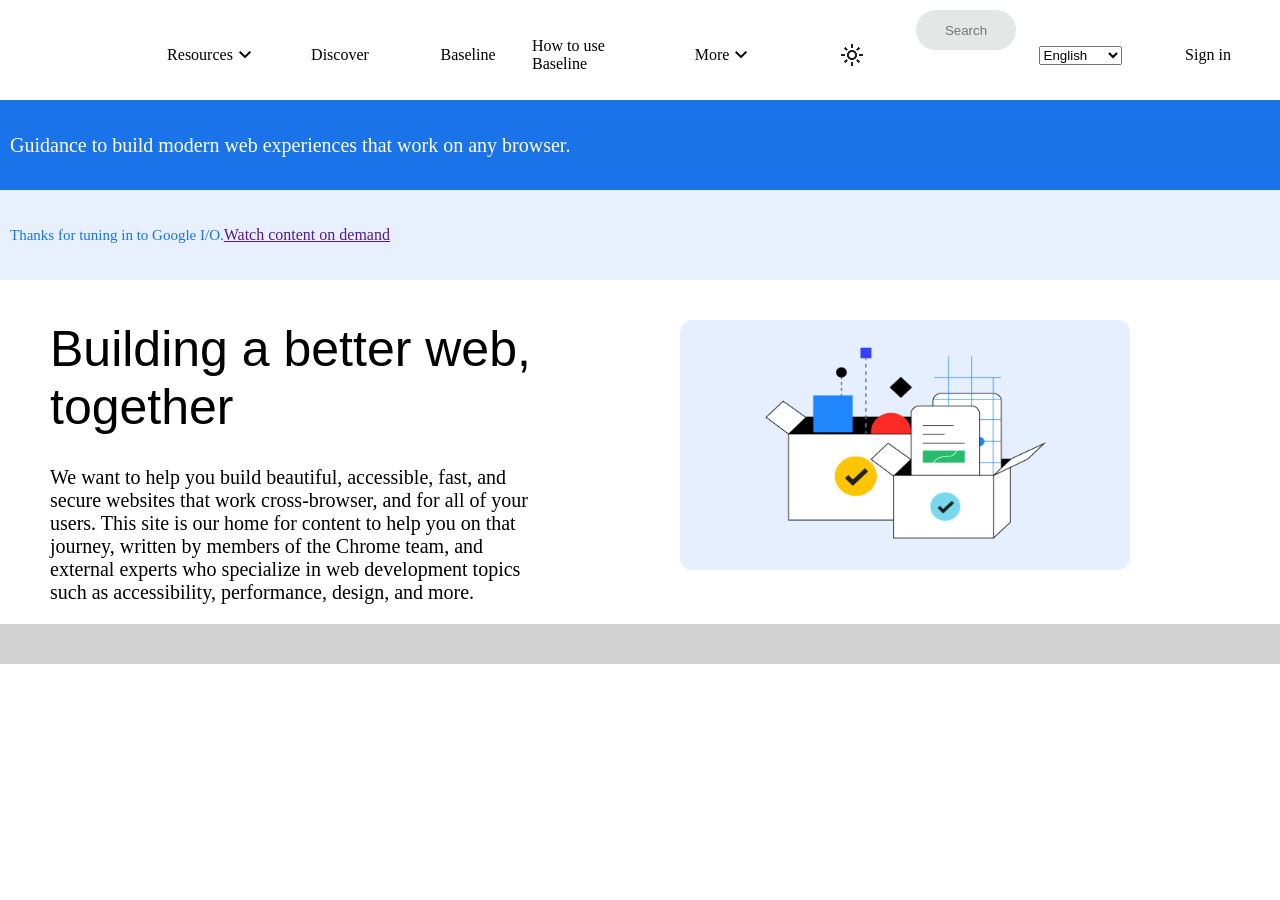
==== index.html @ a0c74698 "first commit" ====
<!DOCTYPE html>
<html lang="en">
<head>
    <meta charset="UTF-8">
    <meta name="viewport" content="width=device-width, initial-scale=1.0">
    <link rel="stylesheet" href="index.css">
    <link rel="stylesheet" href="https://fonts.googleapis.com/css2?family=Material+Symbols+Outlined:opsz,wght,FILL,GRAD@20..48,100..700,0..1,-50..200&icon_names=keyboard_arrow_down" />
    <link rel="preconnect" href="https://fonts.googleapis.com">
    <link rel="preconnect" href="https://fonts.gstatic.com" crossorigin>
    <link href="https://fonts.googleapis.com/css2?family=Akt:wght@100..900&family=Archivo+Black&family=Finlandica+Text:ital,wght@0,100..900;1,100..900&family=Oswald:wght@200..700&display=swap" rel="stylesheet">
    
    <title>Document</title>
</head>
<body>
    <div class="body">
    <div class="container">
    
        <div class="First-section">
            <div class="logo">
                <img src="https://www.gstatic.com/devrel-devsite/prod/v6ae673272608590539f8a06b3f3271c0f5688cde07499d1c9e644aeb66c8c060/web/images/lockup.svg" alt="">
            </div>
            </div>
            <div class="Second-section">



                <div class="link">
                    <div class="div-link">
                        <a href="">Resources</a>
                        <span class="material-symbols-outlined">
                        keyboard_arrow_down
                        </span> 
                    </div>
                     <div class="div-link">
                          <a href="">Discover</a>  
                        </div>                 
                     <div class="div-link">
                            <a href="">Baseline</a>
                        </div>                 
                     <div class="div-link">
                            <a href="">How to use Baseline</a>
                        </div>                 
                     <div class="div-link">
                            <a href="">More</a>
                            <span class="material-symbols-outlined">
                        keyboard_arrow_down
                        </span> 
                        </div>      
                        <div class="div-link">
                            <img src="light_mode_24dp_1F1F1F_FILL0_wght400_GRAD0_opsz24.png" alt="">
                        </div>     
                        <div>
                            <div class="search">
                                <input type="text" placeholder="Search">
                                
                                </div>
                        </div>
                    <div class="div-link">
                            
                        <select name="" id="">
                                           <option value="">English</option>
                                           <option value="">Deutsch</option>
                                           <option value="">Français</option>
                                           <option value="">Italiano</option>
                                           <option value="">Português</option>
                                           <option value="">Русский</option>
                                           <option value="">中文</option>
                                           <option value="">Español</option>
                                       </select>
                        </div>
                        <div class="div-link">
                            <a href="">Sign in</a>
                        </div>          
            </div>
        </div>
   </div>     
<div class="guidance-container">
    <p class="guidance">Guidance to build modern web experiences that work on any browser.</p>
</div>
<div class="thanks-container">
    <p class="thanks">Thanks for tuning in to Google I/O.</p>
    <a href="">Watch content on demand</a>
</div>
<section class="content-section">
    <div class="content-container">

        <h3 class="content-title">Building a better web, together</h3>
        <div class="content-paragraph">
           <p>We want to help you build beautiful, accessible, fast, and secure websites that work cross-browser, and for all of your users. This site is our home for content to help you on that journey, written by members of the Chrome team, and external experts who specialize in web development topics such as accessibility, performance, design, and more.</p> 
        </div>
    </div>

    <div class="content-image">
        <img src="imgi_33_home-blue_1920.png" alt="">
    </div>
</section>

</div>

<section class="next-section">
    <div class="next"></div>
    <div class="next"></div>
    <div class="next"></div>
</section>


</body>
</html>
---- index.css ----
* {
    margin: 0;
    padding: 0;
    box-sizing: border-box;
    
}



.container {
    display: flex;
    gap: 10px;
    margin: 10px 0px 0px 10px;
    height: 10vh;
    width: 10vw;
}

.first-section {
    display: flex;
    gap: 10px;
    
}

.logo {
    height: 10p;
    width: 10vw;
    
}

.second-section {
    display: flex;
    background-color: #f0f0f0;
}

.link {
    display: flex;
    justify-content: center;
    color: #000;
}


.div-link {
    display: flex;
    align-items: center;
    justify-content: center;
    height: 10vh;
    width: 10vw;
}
.div-link a {
    color: #000;
    text-decoration: none;
}
.div-link:hover {
    color: #000;

    a {
        color: gray;
        
    }
}

.search input {
    /* border: 3px solid black; */
    border-radius: 30px;
    border: 2px #c25959;
    background-color: rgb(228, 231, 230);
    height: 40px;
    width: 100px;
    text-align: center;
    display: flex;
    
}
.search input:hover{
    border: 2px #be2626;
    background-color: rgb(198, 255, 255);
}


.guidance-container {
    display: flex;
    background-color: #1A73E8;
    color: #fff;
    align-items: center;
    
    height: 10vh;
    width: 100vw;
}

.guidance {
    font-size: 20px;
    font-weight: 500;
    margin-left: 10px;
}

.thanks-container {
    display: flex;
    background-color: #E8F0FE;
    align-items: center;
    height: 10vh;
    width: 100vw;
}
.thanks {
    font-size: 15px;
    font-weight: 50;
    margin-left: 10px;
     color: #1A73E8;
}

.content-section {
    display: flex;
    gap: 30px;
    align-items: flex-start;
    padding: 20px 50px;
}

.content-title {
    font-family: 'Franklin Gothic Medium', 'Arial Narrow', Arial, sans-serif;
    font-size: 50px;
    font-weight: 500;
    margin-bottom: 30px;
    width: 500px;
    margin-top: 20px;
}

.content-paragraph {          
    font-size: 20px;
    font-weight: 50;
    width: 500px;
}

.content-image img{
    height: 250px;
    width: 450px;
    margin-left: 100px;
    margin-top: 20px;
}

.next-section {
    /* width: 100px;
    height: 200px; */
    display: grid;
    grid-template-columns: 3fr 3fr 3fr;
    grid-template-rows:10fr 10fr 10fr;
    background-color: lightgray;
    padding: 20px;
}

.next {
    
     justify-content: space-around;
}
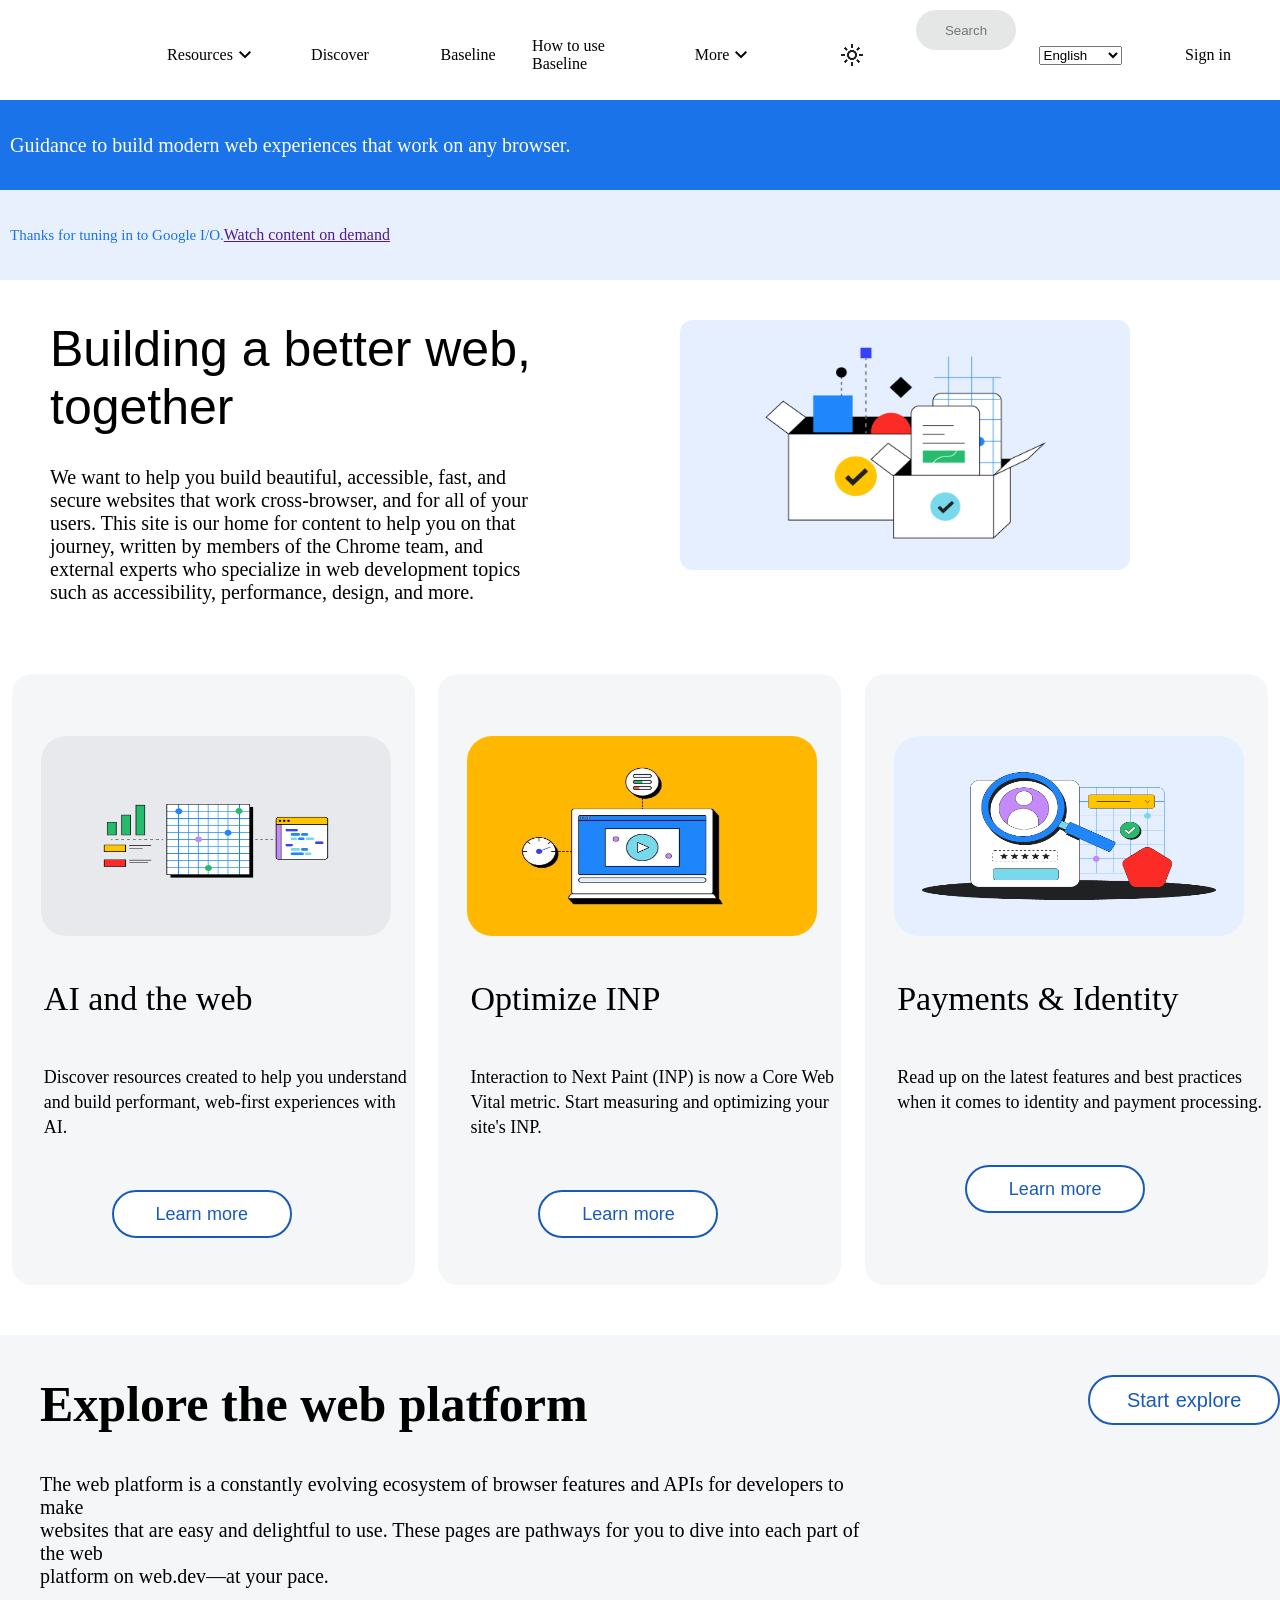
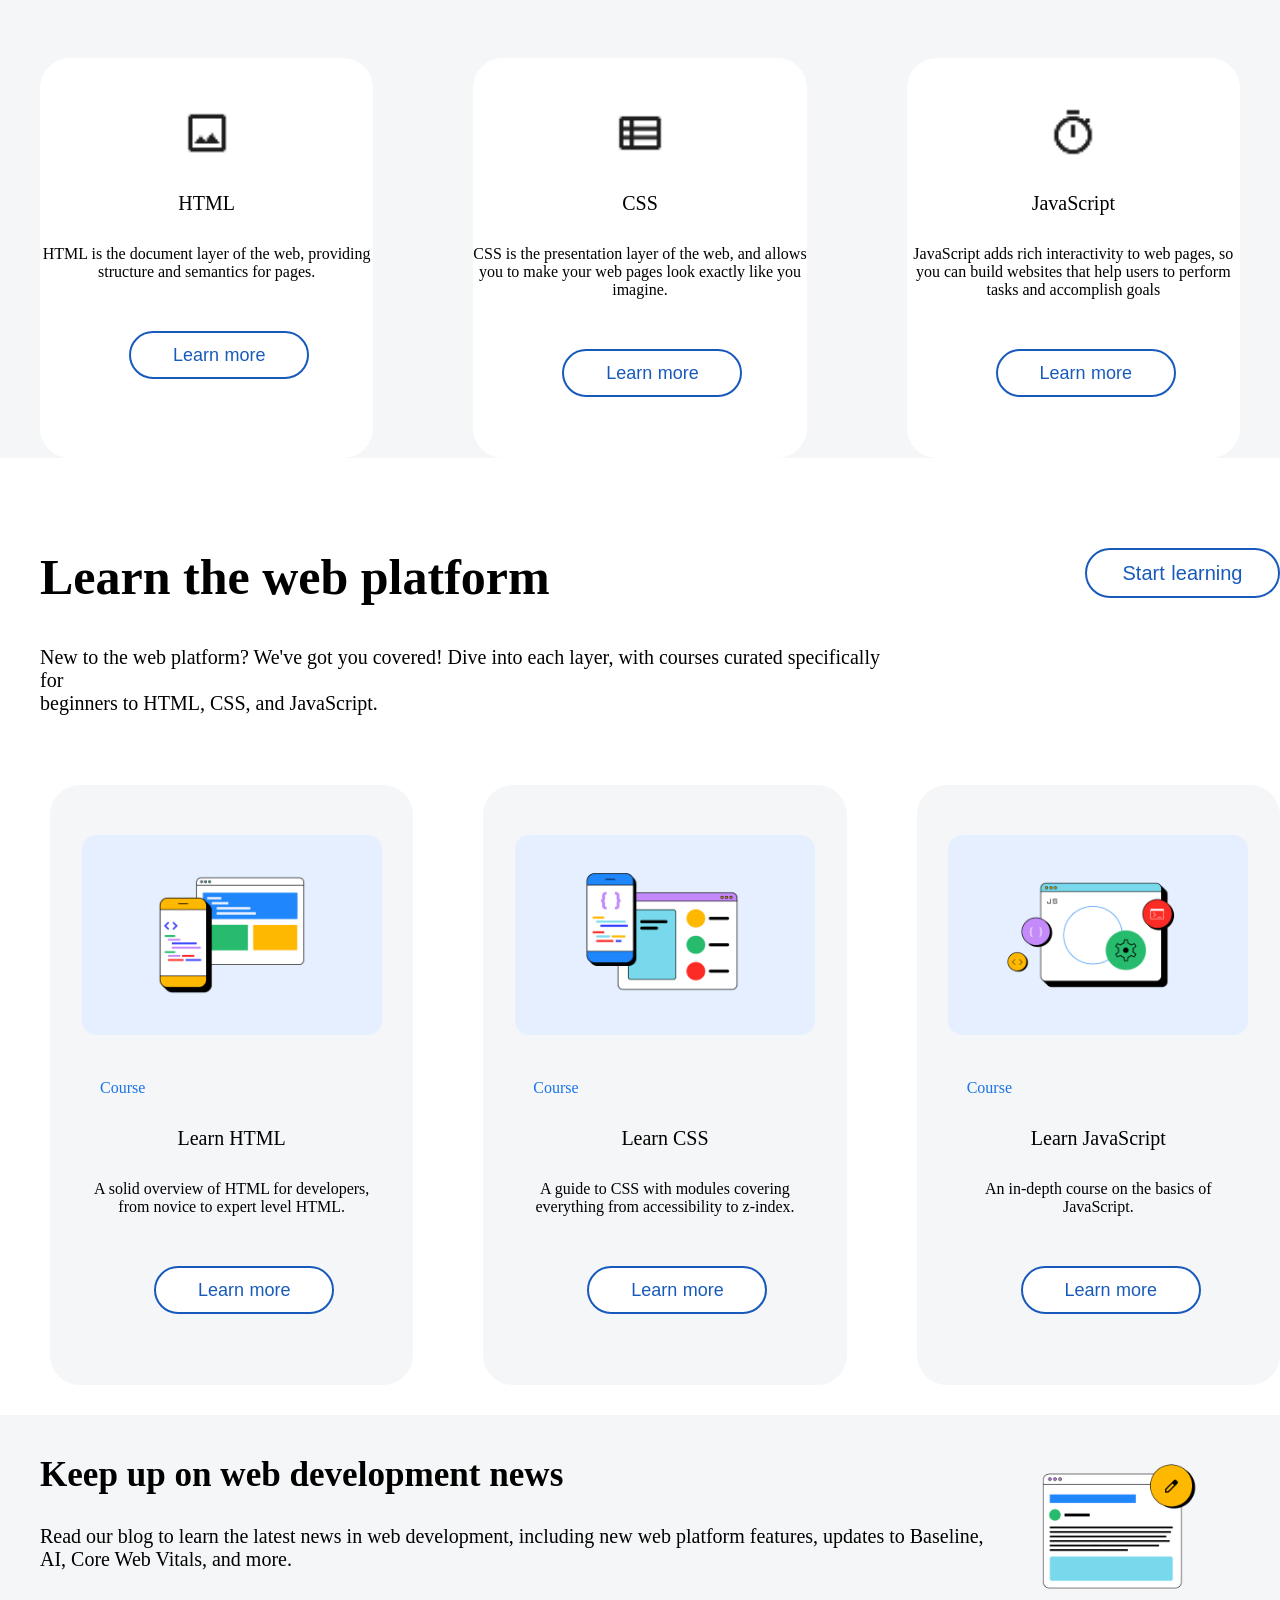
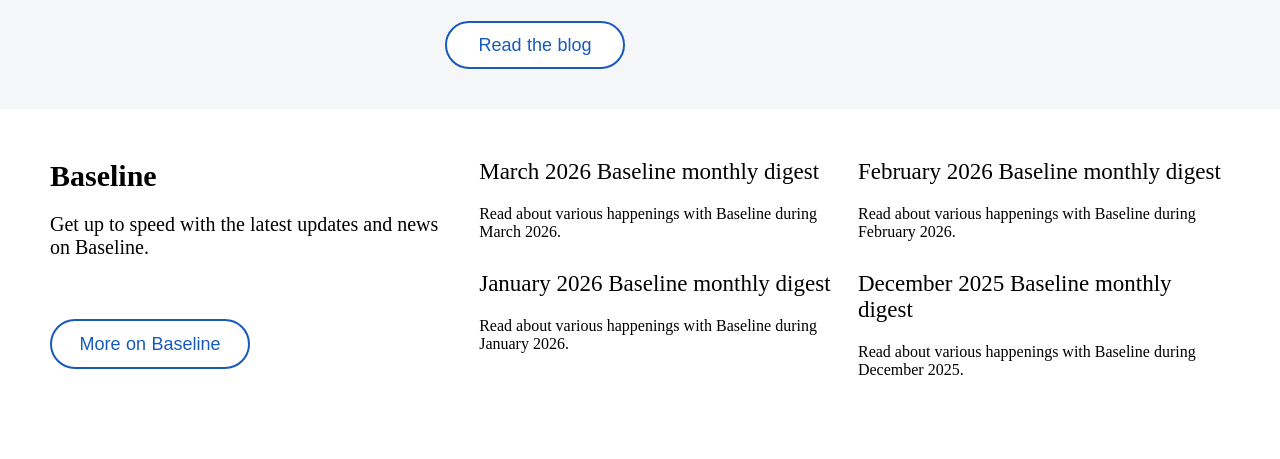
==== commit cfa83425: "Second commit" ====
--- a/index.html
+++ b/index.html
@@ -73,7 +73,8 @@
                         </div>          
             </div>
         </div>
-   </div>     
+   </div> 
+ </div>      
 <div class="guidance-container">
     <p class="guidance">Guidance to build modern web experiences that work on any browser.</p>
 </div>
@@ -95,14 +96,193 @@
     </div>
 </section>
 
-</div>
-
-<section class="next-section">
-    <div class="next"></div>
-    <div class="next"></div>
-    <div class="next"></div>
-</section>
-
-
+<div class="third-section">
+
+    <div class="card">
+        
+            <img  src="web.dev\imgi_43_ai-feature_2880.png" alt="">
+        
+
+        <h2> <a href="">AI and the web</a></h2>
+
+        <p>
+            Discover resources created to help you understand and build
+            performant, web-first experiences with AI.
+        </p>
+
+        <button>Learn more</button>
+    </div>
+
+    <div class="card">
+        
+            <img src="web.dev\imgi_54_inp-icon-only_1920.jpg" alt="">
+        
+
+        <h2> <a href="">Optimize INP</a></h2>
+
+        <p>
+            Interaction to Next Paint (INP) is now a Core Web Vital metric.
+            Start measuring and optimizing your site's INP.
+        </p>
+
+        <button>Learn more</button>
+    </div>
+
+    <div class="card">
+        
+            <img src="web.dev\imgi_62_hero-identity_1440.png" alt="">
+        
+
+        <h2><a href="">Payments & Identity</a></h2>
+
+        <p>
+            Read up on the latest features and best practices when it comes
+            to identity and payment processing.
+        </p>
+
+        <button>Learn more</button>
+    </div>
+</div>
+
+<div class="fourth-section">
+    <div class="explore">
+        <div class="explore-content">
+            <h1>Explore the web platform</h1>
+    
+            <p>The web platform is a constantly evolving ecosystem of browser features and APIs for developers to make <br> websites that are easy and delightful to use. These pages are pathways for you to dive into each part of the web <br> platform on web.dev—at your pace.</p>
+        </div>
+      
+          <button class="start-explore">Start explore</button>
+    </div>
+</div>
+
+<section class="fifth-section">
+    
+        
+    <div class="div1">
+        
+            <img  src="web.dev\image_24dp_1F1F1F_FILL0_wght400_GRAD0_opsz24.png" alt="">
+        
+
+        <h4><a href="">HTML</a></h4>
+
+        <p>HTML is the document layer of the web, providing structure and semantics for pages.</p>
+
+        <button>Learn more</button>
+    </div>
+
+    <div class="div1">
+        
+            <img src="web.dev\view_list_24dp_1F1F1F_FILL0_wght400_GRAD0_opsz24.png" alt="">
+        
+
+        <h4><a href="">CSS</a></h4>
+
+        <p>CSS is the presentation layer of the web, and allows you to make your web pages look exactly like you imagine.</p>
+
+        <button>Learn more</button>
+    </div>
+
+    <div class="div1">
+        
+            <img src="web.dev\timer_24dp_1F1F1F_FILL0_wght400_GRAD0_opsz24.png" alt="">
+        
+
+        <h4><a href="">JavaScript</a></h4>
+
+        <p>JavaScript adds rich interactivity to web pages, so you can build websites that help users to perform tasks and accomplish goals</p>
+
+        <button>Learn more</button>
+    </div>
+</section>
+
+<section class="sixth-section">
+     <div class="learning">
+        <div class="leaening-content">
+            <h2>Learn the web platform</h2>
+    
+            <p>New to the web platform? We've got you covered! Dive into each layer, with courses curated specifically for <br> beginners to HTML, CSS, and JavaScript.
+</p>
+        </div>
+      
+          <button class="start-learning">Start learning</button>
+    </div>
+</section>
+
+<section class="seventh-section">
+    
+    <div class="div2">
+        
+            <img  src="web.dev\imgi_73_card_2880.png" alt="">
+        
+        <div class="course">Course</div>
+        <h3><a href="">Learn HTML</a></h3>
+
+        <p>A solid overview of HTML for developers,<br> from novice to expert level HTML.<p>
+
+        <button>Learn more</button>
+    </div>
+
+    <div class="div2">
+        
+            <img src="web.dev\imgi_81_card_1920.png" alt="">
+        
+        <div class="course">Course</div>
+        <h3><a href="">Learn CSS</a></h3>
+
+        <p>A guide to CSS with modules covering <br> everything from accessibility to z-index.</p>
+
+        <button>Learn more</button>
+    </div>
+
+    <div class="div2">
+        
+            <img src="web.dev\imgi_88_card_960.png" alt="">
+        <div class="course">Course</div>
+
+        <h3><a href="">Learn JavaScript</a></h3>
+
+        <p>An in-depth course on the basics of <br> JavaScript.</p>
+
+        <button>Learn more</button>
+    </div> 
+</section>
+
+<div class="eight-section">
+    <div class="div3">
+        <div class="news">
+            <h3>Keep up on web development news   </h3>
+    
+            <p>Read our blog to learn the latest news in web development, including new web platform features, updates to Baseline, AI, Core Web Vitals, and more.</p>
+
+                  <button>Read the blog</button>
+        </div>
+        
+        <img src="web.dev\imgi_95_blog-header_720.png" alt="">
+    </div>
+</div>
+
+<section class="ninth-section">
+ 
+    <div class="Baseline">
+        <h2>Baseline</h2>
+        <p>Get up to speed with the latest updates and  news  on <a href="">Baseline</a>.</p>
+        <button>More on Baseline</button>
+    </div>
+
+    <div>
+        <h3><a href="">March 2026 Baseline monthly digest</a></h3>
+        <p>Read about various happenings with Baseline during March 2026.</p>
+        <h3><a href="">January 2026 Baseline monthly digest</a></h3>
+        <p>Read about various happenings with Baseline during January 2026.</p>
+    </div>
+    <div >
+        <h3><a href="">February 2026 Baseline monthly digest</a></h3>
+        <p>Read about various happenings with Baseline during February 2026.</p>
+        <h3><a href="">December 2025 Baseline monthly digest</a></h3>
+        <p>Read about various happenings with Baseline during December 2025.</p>
+    </div>
+  
+</section>
 </body>
 </html>
--- a/index.css
+++ b/index.css
@@ -13,11 +13,14 @@
     margin: 10px 0px 0px 10px;
     height: 10vh;
     width: 10vw;
+   
+    
 }
 
 .first-section {
     display: flex;
     gap: 10px;
+    background-color: #fff;
     
 }
 
@@ -83,7 +86,8 @@
     align-items: center;
     
     height: 10vh;
-    width: 100vw;
+    width: 100%;    
+       
 }
 
 .guidance {
@@ -97,7 +101,7 @@
     background-color: #E8F0FE;
     align-items: center;
     height: 10vh;
-    width: 100vw;
+    width: 100%;
 }
 .thanks {
     font-size: 15px;
@@ -135,18 +139,369 @@
     margin-top: 20px;
 }
 
-.next-section {
-    /* width: 100px;
-    height: 200px; */
-    display: grid;
-    grid-template-columns: 3fr 3fr 3fr;
-    grid-template-rows:10fr 10fr 10fr;
-    background-color: lightgray;
-    padding: 20px;
-}
-
-.next {
-    
-     justify-content: space-around;
-}
-
+ 
+.third-section{
+    display: flex;
+    justify-content: space-around;
+    text-align: left;
+}
+
+.card {
+    height: 611px;
+    width: 403px;
+    background-color: #f5f6f7;
+    border-radius: 20px;
+    margin-top: 50px;
+}
+
+.card img {
+    margin-top: 62px;
+    margin-bottom: 40px;
+    margin-left: 29px;
+    border-radius: 25px;
+    width: 350px;
+    height: 200px;
+    
+}
+
+.card h2 {
+    margin-bottom: 47px;
+    margin-left: 32px;
+    font-weight: 500;
+    font-size: 34px;
+    
+}
+
+.card a {
+    color: black;
+    text-decoration: none;
+}
+
+.card a:hover {
+    text-decoration: underline;
+}
+
+.card p {
+    margin-bottom: 50px;
+    margin-left: 32px;
+    font-size: 18px;
+    line-height: 25px;
+
+
+}
+
+.card button {
+    margin-left: 100px;
+    text-align: center;
+    width: 180px;
+    height: 48px;
+    border-radius: 50px;
+    border: 2px solid #185abc;
+    font-size: 18px;
+    color: #185abc;
+    word-spacing: 0.5px;
+    background-color: white;
+}
+
+.fourth-section{
+    background-color: #f5f6f7;
+    margin-top: 50px;
+    display: flex;
+    
+}
+
+.explore{
+    display: flex;
+    
+}
+
+
+
+.explore h1 {
+    font-family: Cambria, Cochin, Georgia, Times, 'Times New Roman', serif;
+    font-size: 50px;
+    font-weight: 900;
+    padding: 40px;
+}
+
+.explore p {
+    font-size: 20px;
+    font-weight: lighter;
+    padding-left: 40px;
+    
+}
+
+.start-explore button{
+    margin-top: 40px;
+    
+}
+
+.start-explore  {
+    align-items: center;
+    justify-content: center;
+    width: 200px;
+    height: 50px;
+    border-radius: 50px;
+    border: 2px solid #185abc;
+    font-size: 20px;
+    color: #185abc;
+    word-spacing: 1px;
+    margin-top: 40px;
+    margin-left: 200px;
+    background-color: white;
+}
+
+.fifth-section{
+    display: flex;
+    gap: 20px;
+    background-color: #f5f6f7;
+    width: 100%;
+}
+
+.div1{
+    background-color: white;
+    height: 400px;
+    width: 400px;
+    text-align: center;
+    align-items: center;
+    margin-top: 70px;
+    border-radius: 30px;
+    margin-left: 40px;
+    margin-right: 40px;
+    /* margin-top: 50px; */
+
+}
+
+.div1 img {
+    margin-top: 50px;
+    width: 50px;
+    margin-bottom: 30px;
+}
+
+.div1 h4{
+    font-size: 20px;
+    font-weight: 100;
+    margin-bottom: 30px;
+}
+
+.div1 a{
+    color: #000;
+    text-decoration: none;
+}
+
+.div1 p{
+    font-weight: 100;
+    margin-bottom: 50px;
+}
+
+.div1 button  {
+    margin-left: 25px;
+    text-align: center;
+    width: 180px;
+    height: 48px;
+    border-radius: 50px;
+    border: 2px solid #185abc;
+    font-size: 18px;
+    color: #185abc;
+    word-spacing: 0.5px;
+    background-color: white;
+}
+
+.sixth-section{
+    
+    margin-top: 50px;
+    display: flex;
+    
+}
+
+.learning{
+    display: flex;
+    
+}
+
+
+
+.learning h2 {
+    font-family: Cambria, Cochin, Georgia, Times, 'Times New Roman', serif;
+    font-size: 50px;
+    font-weight: 900;
+    padding: 40px;
+}
+
+.learning p {
+    font-size: 20px;
+    font-weight: lighter;
+    padding-left: 40px;
+    
+}
+
+.start-learning button{
+    margin-top: 40px;
+    
+}
+
+.start-learning  {
+    align-items: center;
+    justify-content: center;
+    width: 200px;
+    height: 50px;
+    border-radius: 50px;
+    border: 2px solid #185abc;
+    font-size: 20px;
+    color: #185abc;
+    word-spacing: 1px;
+    margin-top: 40px;
+    margin-left: 200px;
+    background-color: white;
+}
+
+.seventh-section{
+    display: flex;
+    gap: 20px;
+}
+
+.div2{
+    background-color: #f5f6f7;
+    width: 400px;
+    height: 600px;
+    text-align: center;
+    margin-top: 70px;
+    margin-left: 50px;
+    border-radius: 30px;
+    align-items: center;
+}
+
+.div2 img{
+    width: 300px;
+    height: 200px;
+    margin-top: 50px;
+    margin-bottom: 40px;
+}
+.course{
+    text-align: start;
+    color: #1A73E8;
+    margin-left: 50px;
+    margin-bottom: 30px;
+}
+
+.div2 h3{
+    font-size: 20px;
+    font-weight: 100;
+    margin-bottom: 30px;
+}
+
+.div2 a{
+    color: #000;
+    text-decoration: none;
+}
+
+.div2 p{
+    font-weight: 100;
+    margin-bottom: 50px;
+    
+}
+
+.div2 button  {
+    margin-left: 25px;
+    text-align: center;
+    width: 180px;
+    height: 48px;
+    border-radius: 50px;
+    border: 2px solid #185abc;
+    font-size: 18px;
+    color: #185abc;
+    word-spacing: 0.5px;
+    background-color: white;
+}
+
+.eight-section{
+    background-color: #f5f6f7;
+    display: flex;
+    margin-top: 30px;
+    
+}
+
+.div3 {
+    display: flex;
+}
+
+.div3  {
+    font-size: 30px;
+    font-weight: 500;
+    padding: 40px;
+
+}
+
+.div3 p {
+    font-size: 20px;
+    font-weight: lighter;
+    margin-top: 30px;
+}
+
+.div3 img{
+    width: 300px;
+    height: 150px;
+}
+
+.div3 button {
+    margin-left: 405px;
+    margin-top: 50px;
+    text-align: center;
+    width: 180px;
+    height: 48px;
+    border-radius: 50px;
+    border: 2px solid #185abc;
+    font-size: 18px;
+    color: #185abc;
+    word-spacing: 0.5px;
+    background-color: white;
+}
+
+.ninth-section{
+    display: flex;
+    margin: 50px;
+    gap: 20px;
+}
+
+.Baseline h2{
+    font-size: 30px;
+    font-weight: 900;
+    margin-bottom: 20px;    
+}
+
+.Baseline p{
+    font-size: 20px;
+}
+
+.Baseline button {
+    margin-top: 30px;
+    text-align: center;
+    width: 200px;
+    height: 50px;
+    border-radius: 50px;
+    border: 2px solid #185abc;
+    font-size: 18px;
+    color: #185abc;
+    word-spacing: 0.5px;
+    background-color: white;
+}
+
+.Baseline a {
+    color: #185abc;
+    text-decoration: none;
+}
+
+.ninth-section h3{
+    font-size: 23px;
+    font-weight: lighter;
+    margin-bottom: 20px;
+}
+
+.ninth-section a{
+    color: #000;
+    text-decoration: none;
+}
+
+.ninth-section p{
+    margin-bottom: 30px;
+}
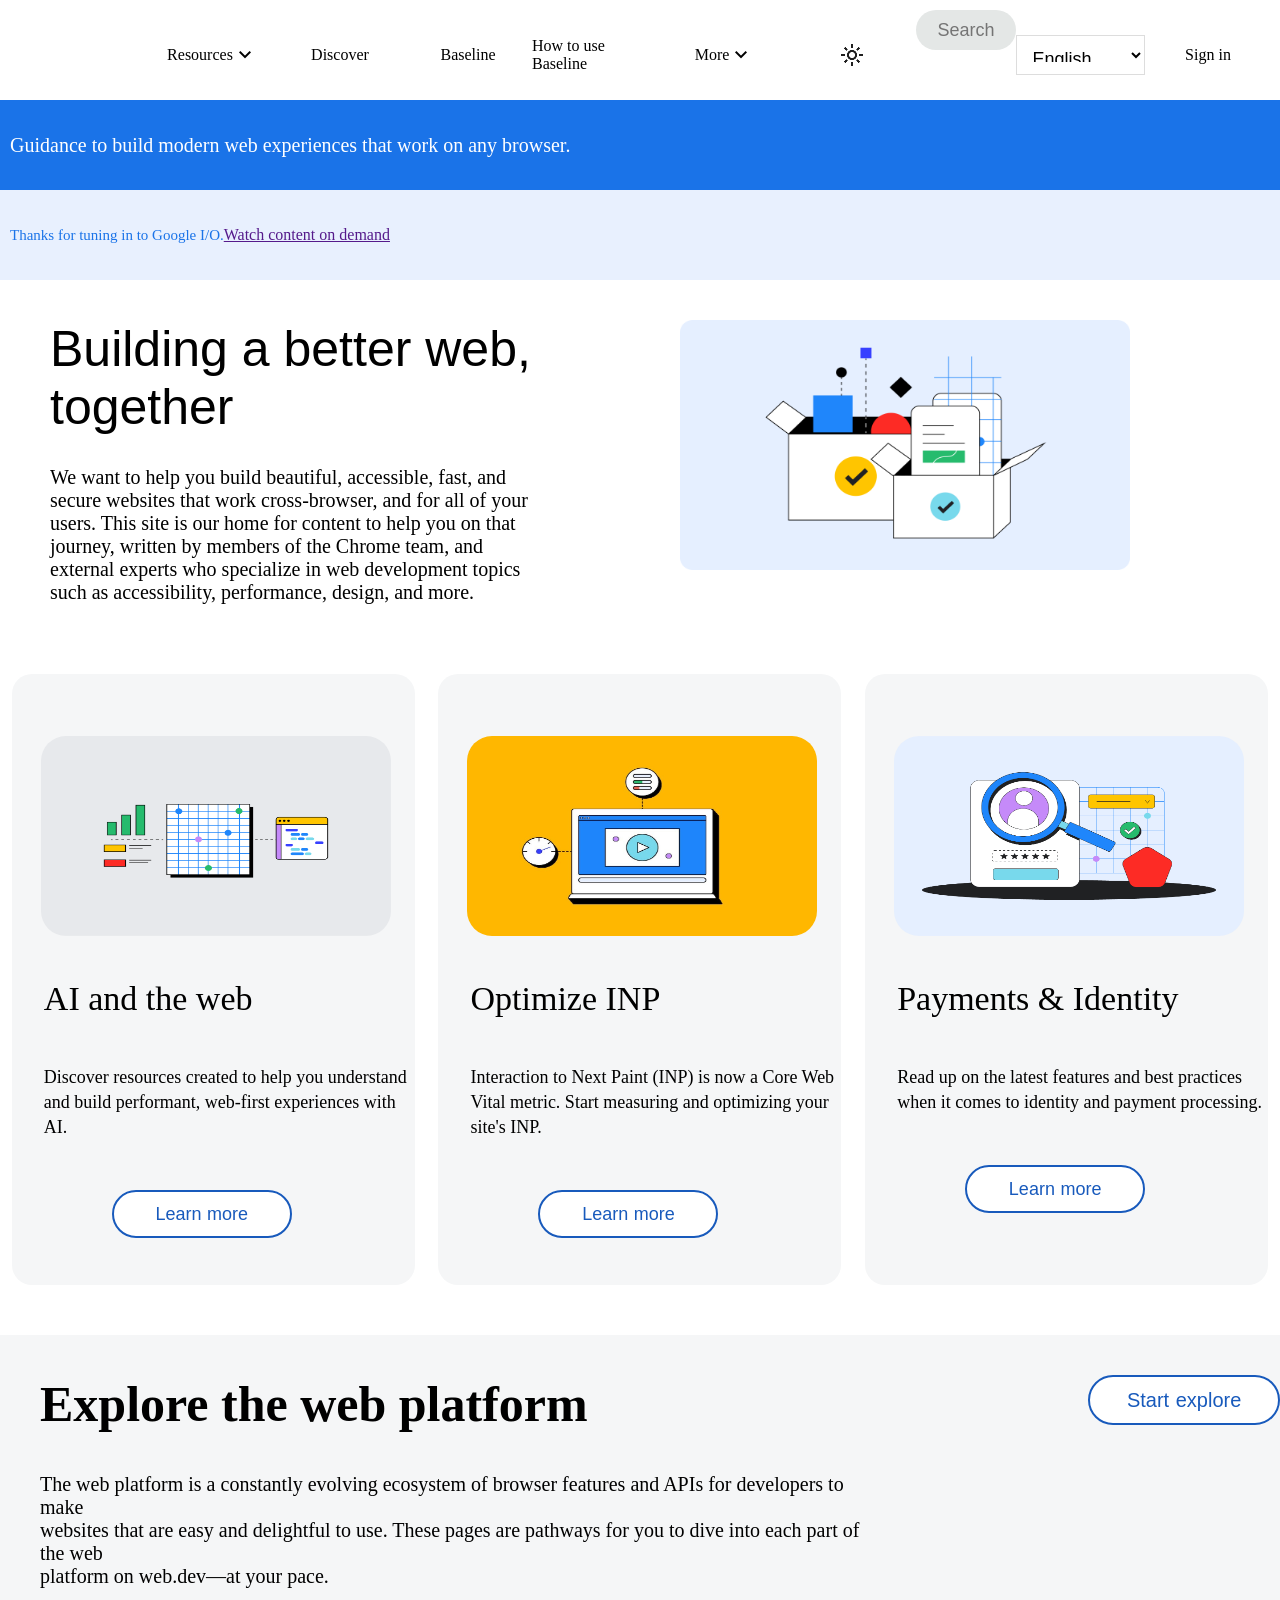
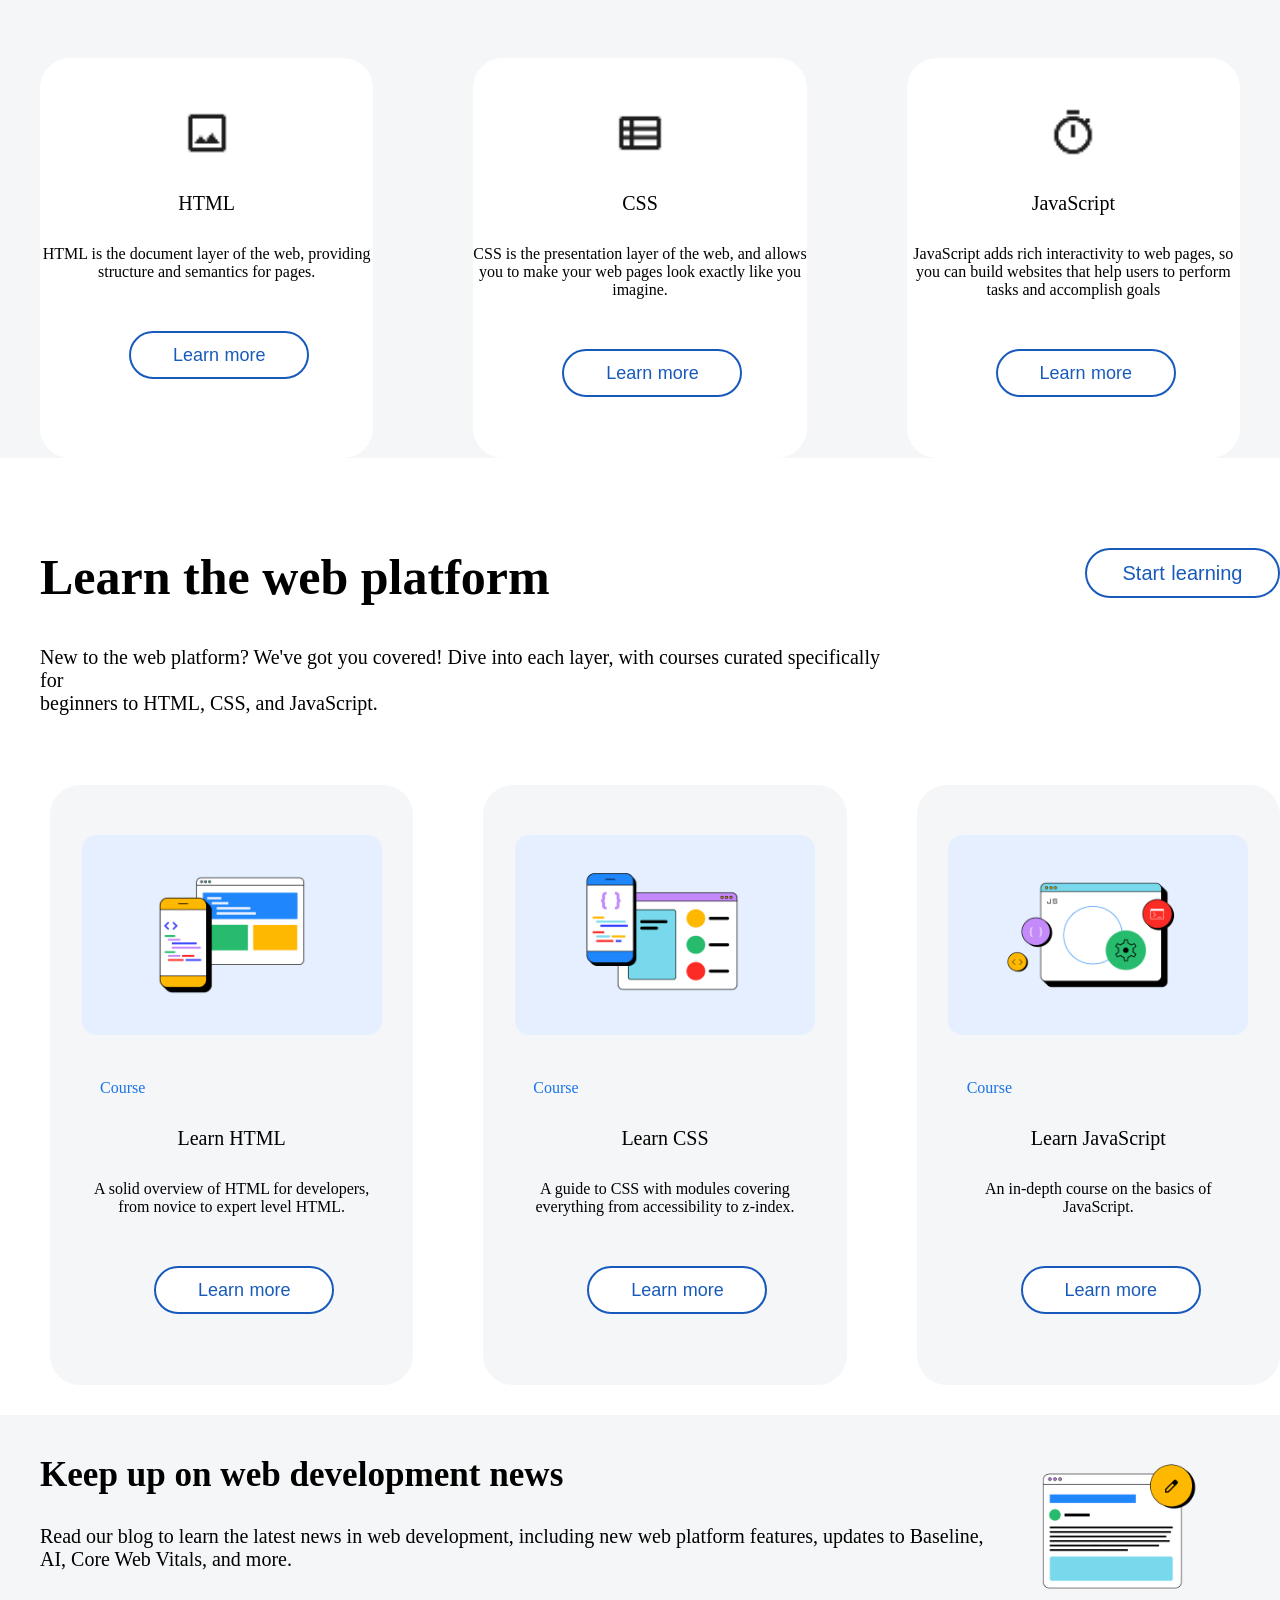
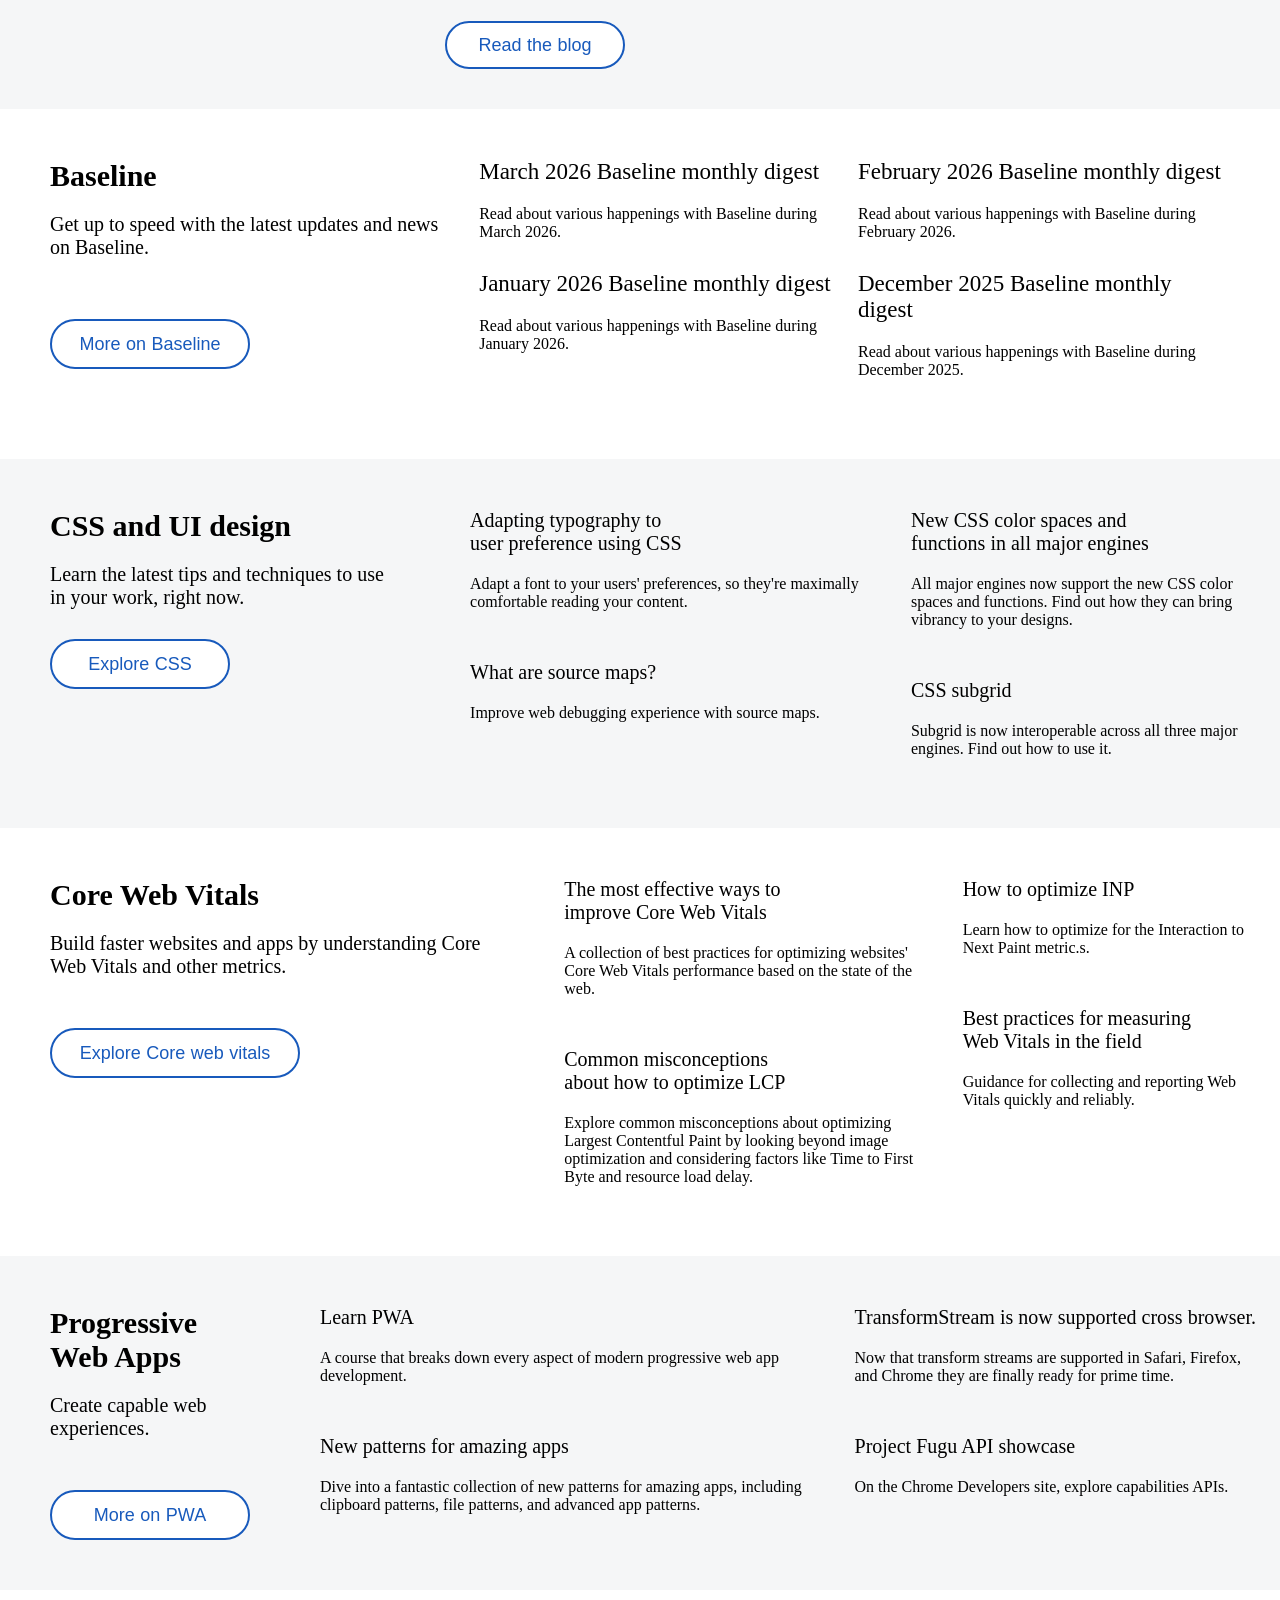
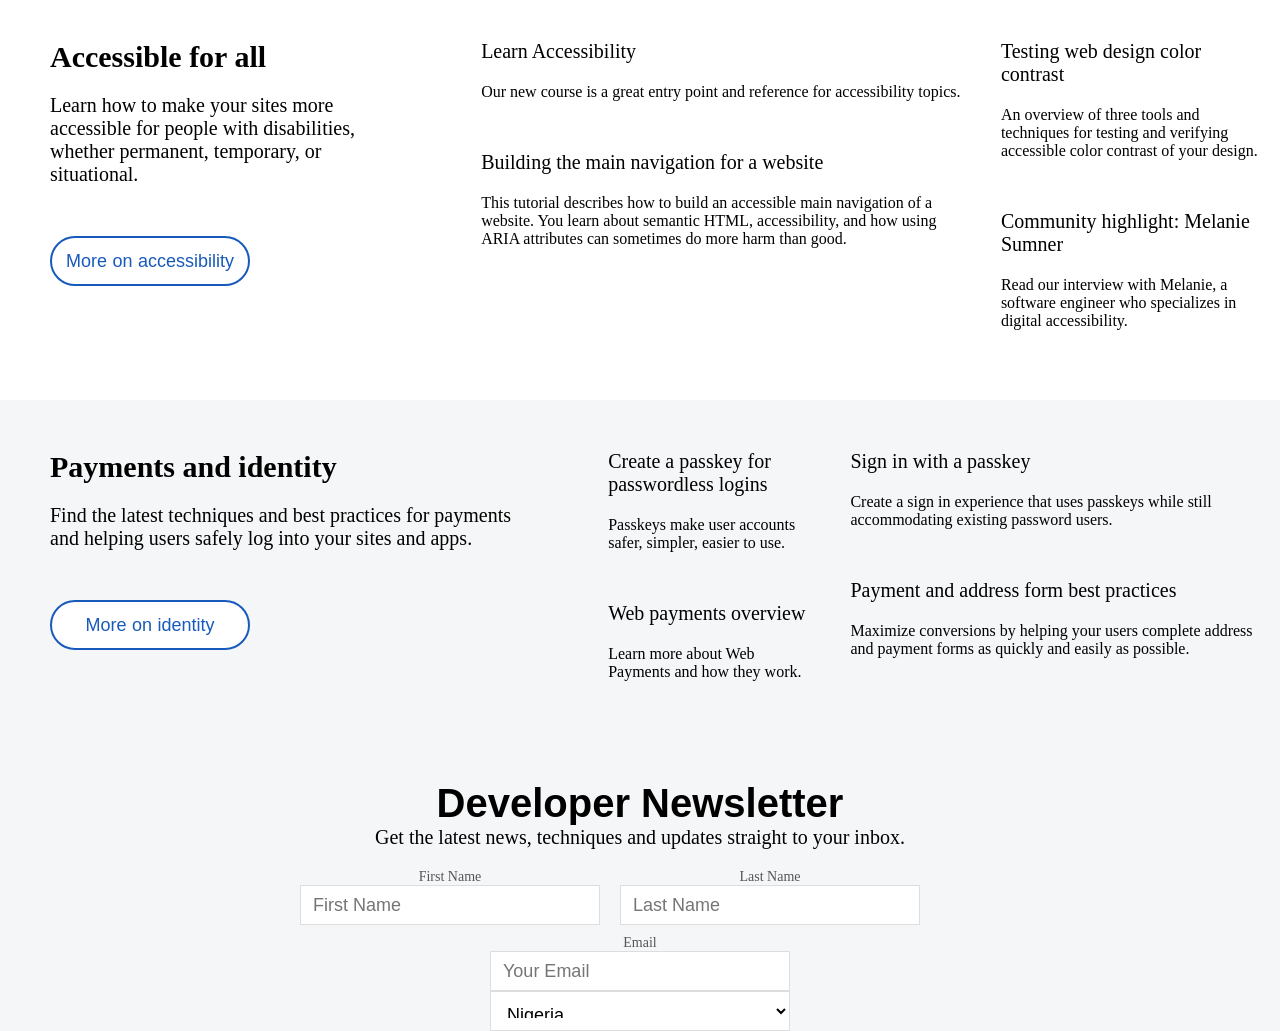
==== commit 39aa7eb6: "fourth-commit" ====
--- a/index.html
+++ b/index.html
@@ -9,7 +9,7 @@
     <link rel="preconnect" href="https://fonts.gstatic.com" crossorigin>
     <link href="https://fonts.googleapis.com/css2?family=Akt:wght@100..900&family=Archivo+Black&family=Finlandica+Text:ital,wght@0,100..900;1,100..900&family=Oswald:wght@200..700&display=swap" rel="stylesheet">
     
-    <title>Document</title>
+    <title>web.dev</title>
 </head>
 <body>
     <div class="body">
@@ -201,8 +201,7 @@
         <div class="leaening-content">
             <h2>Learn the web platform</h2>
     
-            <p>New to the web platform? We've got you covered! Dive into each layer, with courses curated specifically for <br> beginners to HTML, CSS, and JavaScript.
-</p>
+            <p>New to the web platform? We've got you covered! Dive into each layer, with courses curated specifically for <br> beginners to HTML, CSS, and JavaScript.</p>
         </div>
       
           <button class="start-learning">Start learning</button>
@@ -282,7 +281,202 @@
         <h3><a href="">December 2025 Baseline monthly digest</a></h3>
         <p>Read about various happenings with Baseline during December 2025.</p>
     </div>
-  
+</section>
+
+<section class="design">
+    <div class="div4">
+        <h2>CSS and UI design</h2>
+        <p>Learn the latest tips and techniques to use in your work, right now.</p>
+        <button>Explore CSS</button>
+    </div>
+
+    <div class="hello">
+        <h3><a href="">Adapting typography to <br>user preference using CSS</a></h3>
+        <p>Adapt a font to your users' preferences, so they're maximally comfortable reading your content.</p>
+        <h3><a href="">What are source maps?</a></h3>
+        <p>Improve web debugging experience with source maps.</p>
+    </div>
+
+    <div class="hello">
+        <h3><a href="">New CSS color spaces and <br> functions in all major engines</a></h3>
+        <p>All major engines now support the new CSS color <br>  spaces and  functions. Find out how they can bring  vibrancy to your designs.</p>
+        <h3><a href="">CSS subgrid</a></h3>
+        <p>Subgrid is now interoperable across all three major engines. Find out how to use it.</p>
+    </div>
+</section>
+
+<section class="vitals">
+    <div class="div5">
+        <h2>Core Web Vitals</h2>
+        <p>Build faster websites and apps by understanding Core Web Vitals and other metrics.<p>
+        <button>Explore Core web vitals</button>
+    </div>
+
+    <div class="div-1">
+        <h3><a href="">The most effective ways to <br> improve Core Web Vitals</a></h3>
+        <p>A collection of best practices for optimizing websites' <br> Core Web Vitals performance based on the state of the web.</p>
+        <h3><a href="">Common misconceptions <br> about how to optimize LCP</a></h3>
+        <p>Explore common misconceptions about optimizing <br> Largest Contentful Paint by looking beyond image <br>optimization and considering factors like Time to First Byte and resource load delay.</p>
+    </div>
+
+    <div class="div-1">
+        <h3><a href="">How to optimize INP</a></h3>
+        <p>Learn how to optimize for the Interaction to Next Paint metric.s.</p>
+        <h3><a href="">Best practices for measuring <br> Web Vitals in the field</a></h3>
+        <p>Guidance for collecting and reporting Web Vitals quickly and reliably.</p>
+    </div>
+</section>
+
+<section class="progressive">
+    <div class="div6">
+        <h2>Progressive Web Apps</h2>
+        <p>Create capable web experiences.<p>
+        <button>More on PWA</button>
+    </div>
+
+    <div class="div-2">
+        <h3><a href="">Learn PWA</a></h3>
+        <p>A course that breaks down every aspect of modern progressive web app development.</p>
+        <h3><a href="">New patterns for amazing apps</a></h3>
+        <p>Dive into a fantastic collection of new patterns for amazing apps, including clipboard patterns, file patterns, and advanced app patterns.</p>
+    </div>
+
+    <div class="div-2">
+        <h3><a href="">TransformStream is now supported cross browser.</a></h3>
+        <p>Now that transform streams are supported in Safari, Firefox, and Chrome they are finally ready for prime time.</p>
+        <h3><a href="">Project Fugu API showcase</a></h3>
+        <p>On the Chrome Developers site, explore capabilities APIs.</p>
+    </div>
+</section>
+
+<section class="accessible">
+    <div class="div7">
+        <h2>Accessible for all</h2>
+        <p>Learn how to make your sites more accessible for people with disabilities, whether permanent, temporary, or situational.<p>
+        <button>More on accessibility</button>
+    </div>
+
+    <div class="div-3">
+        <h3><a href="">Learn Accessibility</a></h3>
+        <p>Our new course is a great entry point and reference for accessibility topics.</p>
+        <h3><a href="">Building the main navigation for a website</a></h3>
+        <p>This tutorial describes how to build an accessible main navigation of a website. You learn about semantic HTML, accessibility, and how using ARIA attributes can sometimes do more harm than good.</p>
+    </div>
+
+    <div class="div-3">
+        <h3><a href="">Testing web design color contrast</a></h3>
+        <p>An overview of three tools and techniques for testing and verifying accessible color contrast of your design.</p>
+        <h3><a href="">Community highlight: Melanie Sumner</a></h3>
+        <p>Read our interview with Melanie, a software engineer who specializes in digital accessibility.</p>
+    </div>
+</section>
+
+<section class="payment">
+    <div class="div8">
+        <h2>Payments and identity</h2>
+        <p>Find the latest techniques and best practices for payments and helping users safely log into your sites and apps.<p>
+        <button>More on identity</button>
+    </div>
+
+    <div class="div-4">
+        <h3><a href="">Create a passkey for passwordless logins</a></h3>
+        <p>Passkeys make user accounts safer, simpler, easier to use.</p>
+        <h3><a href="">Web payments overview</a></h3>
+        <p>Learn more about Web Payments and how they work.</p>
+    </div>
+
+    <div class="div-4">
+        <h3><a href="">Sign in with a passkey</a></h3>
+        <p>Create a sign in experience that uses passkeys while still accommodating existing password users.</p>
+        <h3><a href="">Payment and address form best practices</a></h3>
+        <p>Maximize conversions by helping your users complete address and payment forms as quickly and easily as possible.</p>
+    </div>
+</section>
+
+<section class="developer">
+    <div class="div9">
+        <h2>Developer Newsletter</h2>
+        <p>Get the latest news, techniques and updates straight to your inbox.</p>
+    </div>
+    <div class="name-group">
+        <div class="input">
+                <label for="firstname">First Name</label>
+                <input type="text" id="firstname" placeholder="First Name" required>
+            </div>
+    
+            <div class="input">
+                <label for="lastname">Last Name</label>
+                <input type="text" id="lastname" placeholder="Last Name" required>
+            </div>
+        </div>
+         <div class="input">
+             <label for="email">Email</label>
+            <input type="email" id="email" placeholder="Your Email" required> 
+         </div>  
+         <div>
+            <select>
+                <label for="countries">country</label>
+    <option selected>Nigeria</option>
+
+    <option>Algeria</option>
+    <option>Angola</option>
+    <option>Benin</option>
+    <option>Botswana</option>
+    <option>Burkina Faso</option>
+    <option>Burundi</option>
+    <option>Cabo Verde</option>
+    <option>Cameroon</option>
+    <option>Central African Republic</option>
+    <option>Chad</option>
+    <option>Comoros</option>
+    <option>Democratic Republic of the Congo</option>
+    <option>Republic of the Congo</option>
+    <option>Côte d'Ivoire</option>
+    <option>Djibouti</option>
+    <option>Egypt</option>
+    <option>Equatorial Guinea</option>
+    <option>Eritrea</option>
+    <option>Eswatini</option>
+    <option>Ethiopia</option>
+    <option>Gabon</option>
+    <option>Gambia</option>
+    <option>Ghana</option>
+    <option>Guinea</option>
+    <option>Guinea-Bissau</option>
+    <option>Kenya</option>
+    <option>Lesotho</option>
+    <option>Liberia</option>
+    <option>Libya</option>
+    <option>Madagascar</option>
+    <option>Malawi</option>
+    <option>Mali</option>
+    <option>Mauritania</option>
+    <option>Mauritius</option>
+    <option>Morocco</option>
+    <option>Mozambique</option>
+    <option>Namibia</option>
+    <option>Niger</option>
+    <option>Nigeria</option>
+    <option>Rwanda</option>
+    <option>Sao Tome and Principe</option>
+    <option>Senegal</option>
+    <option>Seychelles</option>
+    <option>Sierra Leone</option>
+    <option>Somalia</option>
+    <option>South Africa</option>
+    <option>South Sudan</option>
+    <option>Sudan</option>
+    <option>Tanzania</option>
+    <option>Togo</option>
+    <option>Tunisia</option>
+    <option>Uganda</option>
+    <option>Zambia</option>
+    <option>Zimbabwe</option>
+</select>
+
+
+         </div> 
+    </div>
 </section>
 </body>
-</html>
+</html>
--- a/index.css
+++ b/index.css
@@ -20,7 +20,6 @@
 .first-section {
     display: flex;
     gap: 10px;
-    background-color: #fff;
     
 }
 
@@ -63,7 +62,6 @@
 }
 
 .search input {
-    /* border: 3px solid black; */
     border-radius: 30px;
     border: 2px #c25959;
     background-color: rgb(228, 231, 230);
@@ -505,3 +503,300 @@
 .ninth-section p{
     margin-bottom: 30px;
 }
+
+.design{
+    background-color: #f5f6f7;
+    display: flex;
+    
+}
+
+.div4{
+    margin: 50px;
+    font-size: 20px;
+    font-weight: 300;
+}
+
+.div4 p{
+    font-size: 20px;
+    margin-top: 20px;
+}
+
+.div4 button{
+    margin-top: 30px;
+    text-align: center;
+    width: 180px;
+    height: 50px;
+    border-radius: 50px;
+    border: 2px solid #185abc;
+    font-size: 18px;
+    color: #185abc;
+    word-spacing: 0.5px;
+    background-color: white;
+}
+
+.hello{
+    margin: 20px;
+}
+
+.hello h3{
+    font-size: 20px;
+    margin-top: 30px;
+    margin-bottom: 20px;
+    font-weight: 100;
+}
+
+.hello a{
+    color: #000;
+    text-decoration: none;
+}
+
+.hello p{
+    margin-bottom: 50px;
+}
+
+.vitals{
+    display: flex;
+    
+}
+
+.div5{
+    margin: 50px;
+    font-size: 20px;
+    font-weight: 300;
+}
+
+.div5 p{
+    font-size: 20px;
+    margin-top: 20px;
+}
+
+.div5 button{
+    margin-top: 30px;
+    text-align: center;
+    width: 250px;
+    height: 50px;
+    border-radius: 50px;
+    border: 2px solid #185abc;
+    font-size: 18px;
+    color: #185abc;
+    word-spacing: 0.5px;
+    background-color: white;
+}
+
+.div-1{
+    margin: 20px;
+}
+
+.div-1 h3{
+    font-size: 20px;
+    margin-top: 30px;
+    margin-bottom: 20px;
+    font-weight: 100;
+}
+
+.div-1 a{
+    color: #000;
+    text-decoration: none;
+}
+
+.div-1 p{
+    margin-bottom: 50px;
+}
+
+.progressive{
+    display: flex;
+    background-color: #f5f6f7;
+    
+}
+
+.div6{
+    margin: 50px;
+    font-size: 20px;
+    font-weight: 300;
+}
+
+.div6 p{
+    font-size: 20px;
+    margin-top: 20px;
+}
+
+.div6 button{
+    margin-top: 30px;
+    text-align: center;
+    width: 200px;
+    height: 50px;
+    border-radius: 50px;
+    border: 2px solid #185abc;
+    font-size: 18px;
+    color: #185abc;
+    word-spacing: 0.5px;
+    background-color: white;
+}
+
+.div-2{
+    margin: 20px;
+}
+
+.div-2 h3{
+    font-size: 20px;
+    margin-top: 30px;
+    margin-bottom: 20px;
+    font-weight: 100;
+}
+
+.div-2 a{
+    color: #000;
+    text-decoration: none;
+}
+
+.div-2 p{
+    margin-bottom: 50px;
+}
+
+.accessible{
+    display: flex;
+    
+}
+
+.div7{
+    margin: 50px;
+    font-size: 20px;
+    font-weight: 300;
+}
+
+.div7 p{
+    font-size: 20px;
+    margin-top: 20px;
+}
+
+.div7 button{
+    margin-top: 30px;
+    text-align: center;
+    width: 200px;
+    height: 50px;
+    border-radius: 50px;
+    border: 2px solid #185abc;
+    font-size: 18px;
+    color: #185abc;
+    word-spacing: 0.5px;
+    background-color: white;
+}
+
+.div-3{
+    margin: 20px;
+}
+
+.div-3 h3{
+    font-size: 20px;
+    margin-top: 30px;
+    margin-bottom: 20px;
+    font-weight: 100;
+}
+
+.div-3 a{
+    color: #000;
+    text-decoration: none;
+}
+
+.div-3 p{
+    margin-bottom: 50px;
+}
+
+.payment{
+    display: flex;
+    background-color: #f5f6f7;
+}
+
+.div8{
+    margin: 50px;
+    font-size: 20px;
+    font-weight: 300;
+}
+
+.div8 p{
+    font-size: 20px;
+    margin-top: 20px;
+}
+
+.div8 button{
+    margin-top: 30px;
+    text-align: center;
+    width: 200px;
+    height: 50px;
+    border-radius: 50px;
+    border: 2px solid #185abc;
+    font-size: 18px;
+    color: #185abc;
+    word-spacing: 0.5px;
+    background-color: white;
+}
+
+.div-4{
+    margin: 20px;
+}
+
+.div-4 h3{
+    font-size: 20px;
+    margin-top: 30px;
+    margin-bottom: 20px;
+    font-weight: 100;
+}
+
+.div-4 a{
+    color: #000;
+    text-decoration: none;
+}
+
+.div-4 p{
+    margin-bottom: 50px;
+}
+
+.developer{
+    text-align: center;
+    justify-content: center;
+    background-color: #f5f6f7;
+}
+
+.div9 h2{
+    font-size: 40px;
+    font-weight: 900;
+    font-family: Arial, Helvetica, sans-serif;
+    padding-top: 30px;
+    
+}
+
+.div9 p{
+    font-size: 20px;
+    margin-bottom: 20px;
+
+}
+
+.name-group{
+    display:flex;
+    /* grid-template-columns:1fr 1fr; */
+    gap:20px;
+    margin-bottom:10px;
+    margin-left: 300px;
+}
+
+
+.input {
+    /* margin-bottom: 40px; */
+}
+
+label{
+    display:block;
+    font-size:14px;
+    color:#555;
+}
+
+input,
+select{
+    width:300px;
+    height: 40px;
+    padding:12px;
+    border:1px solid #ddd;
+    font-size:18px;
+    background:white;
+}
+
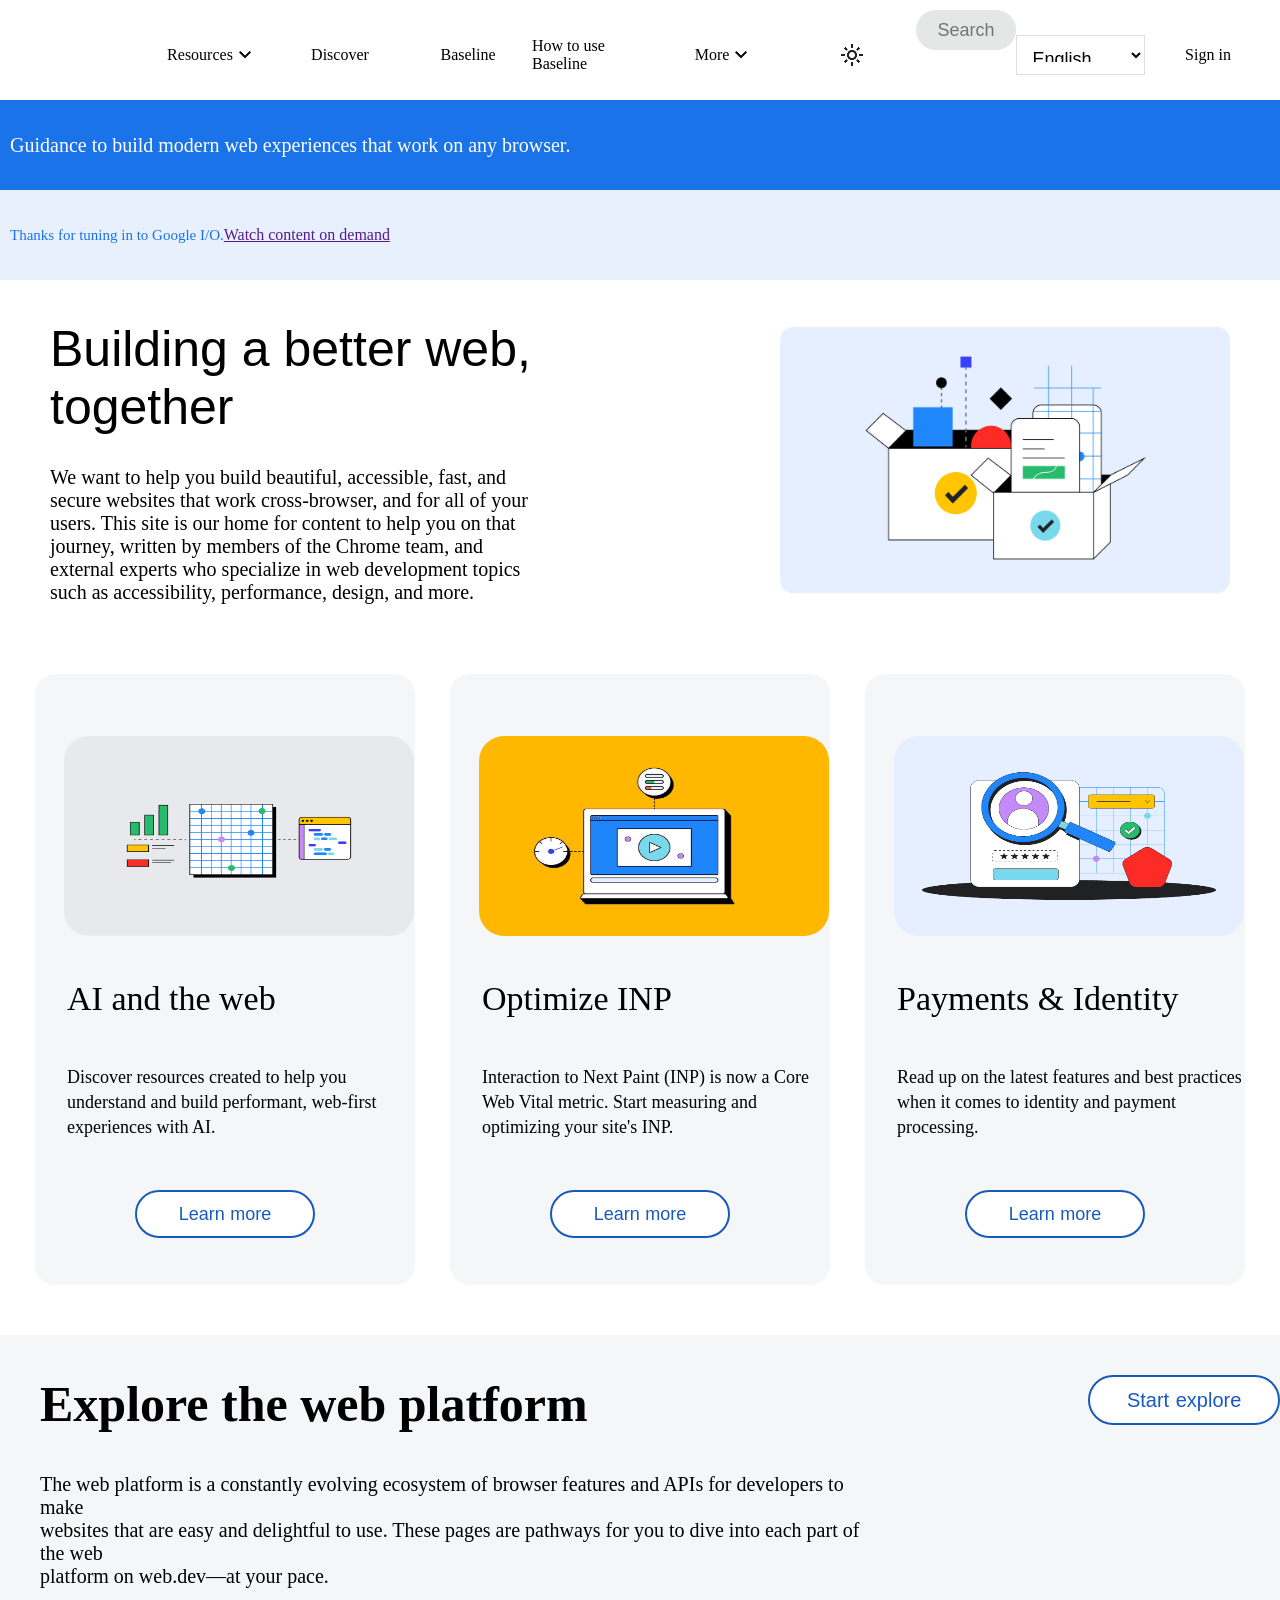
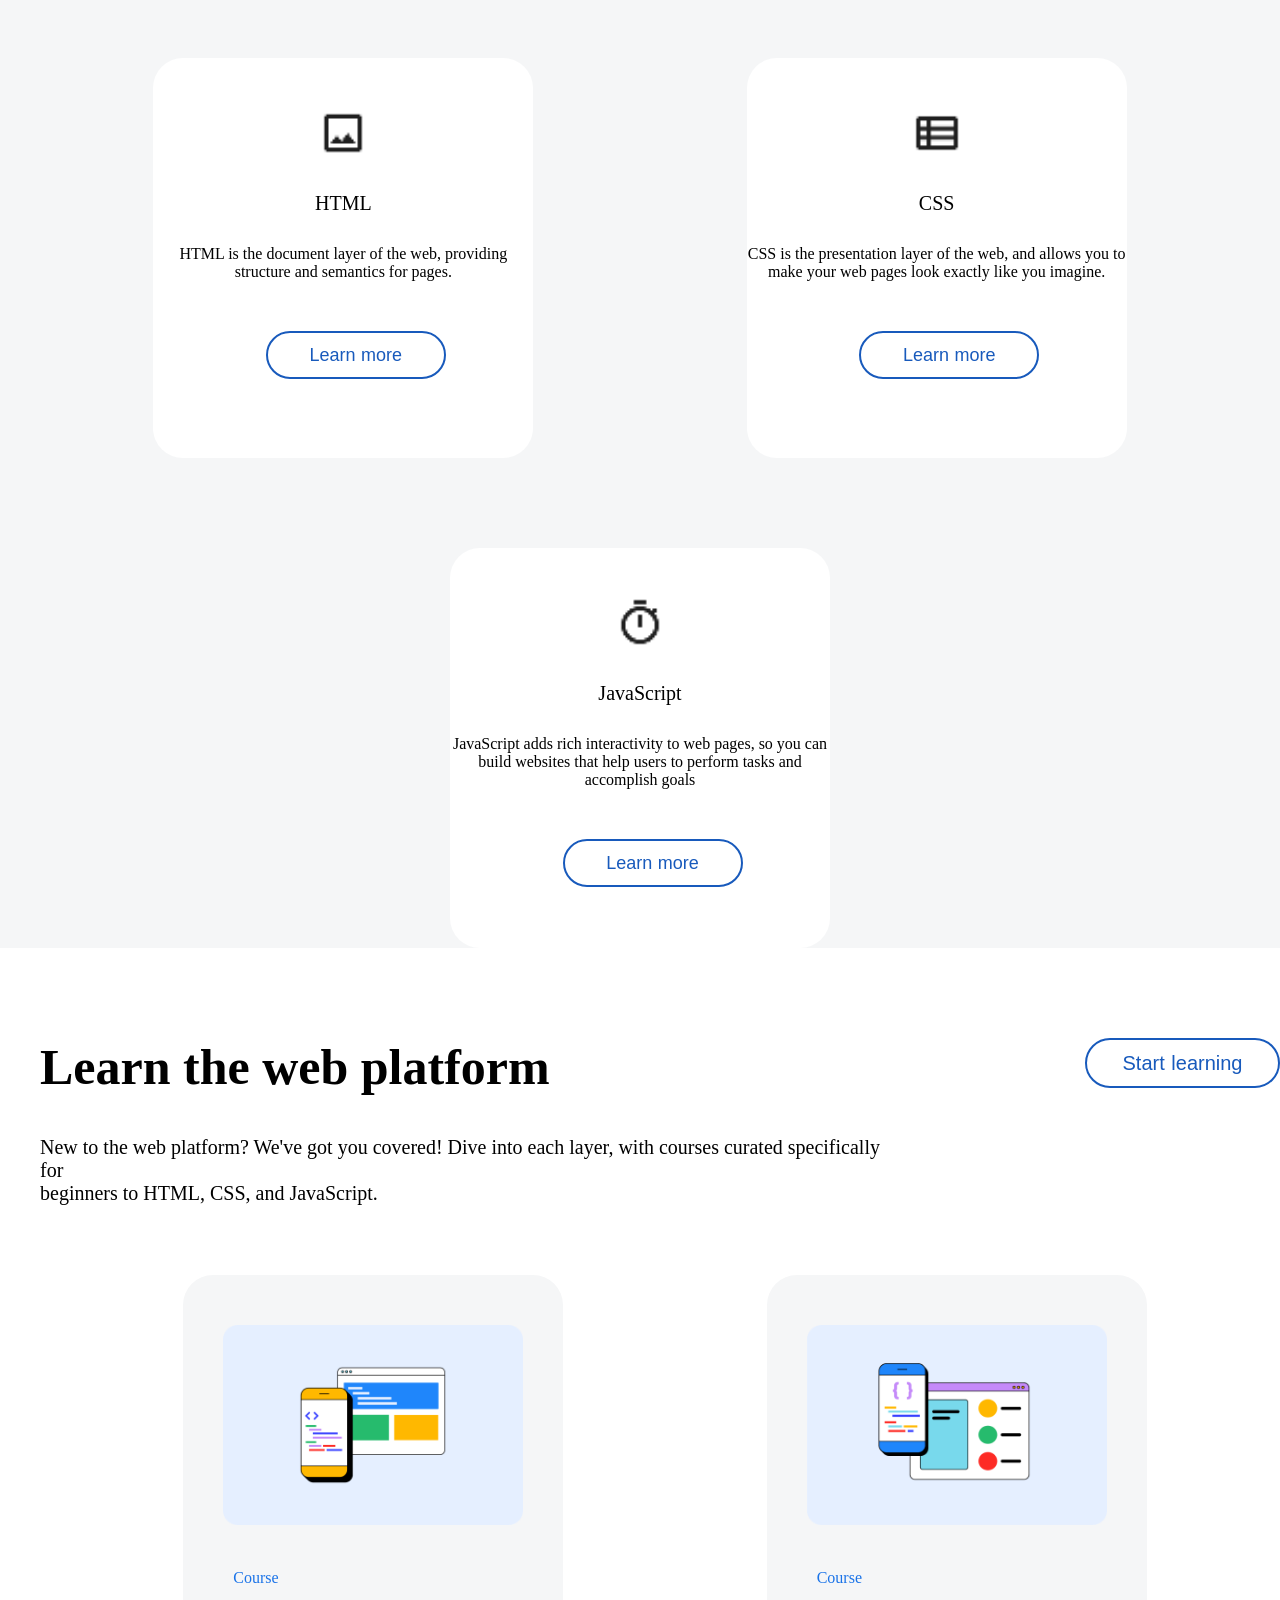
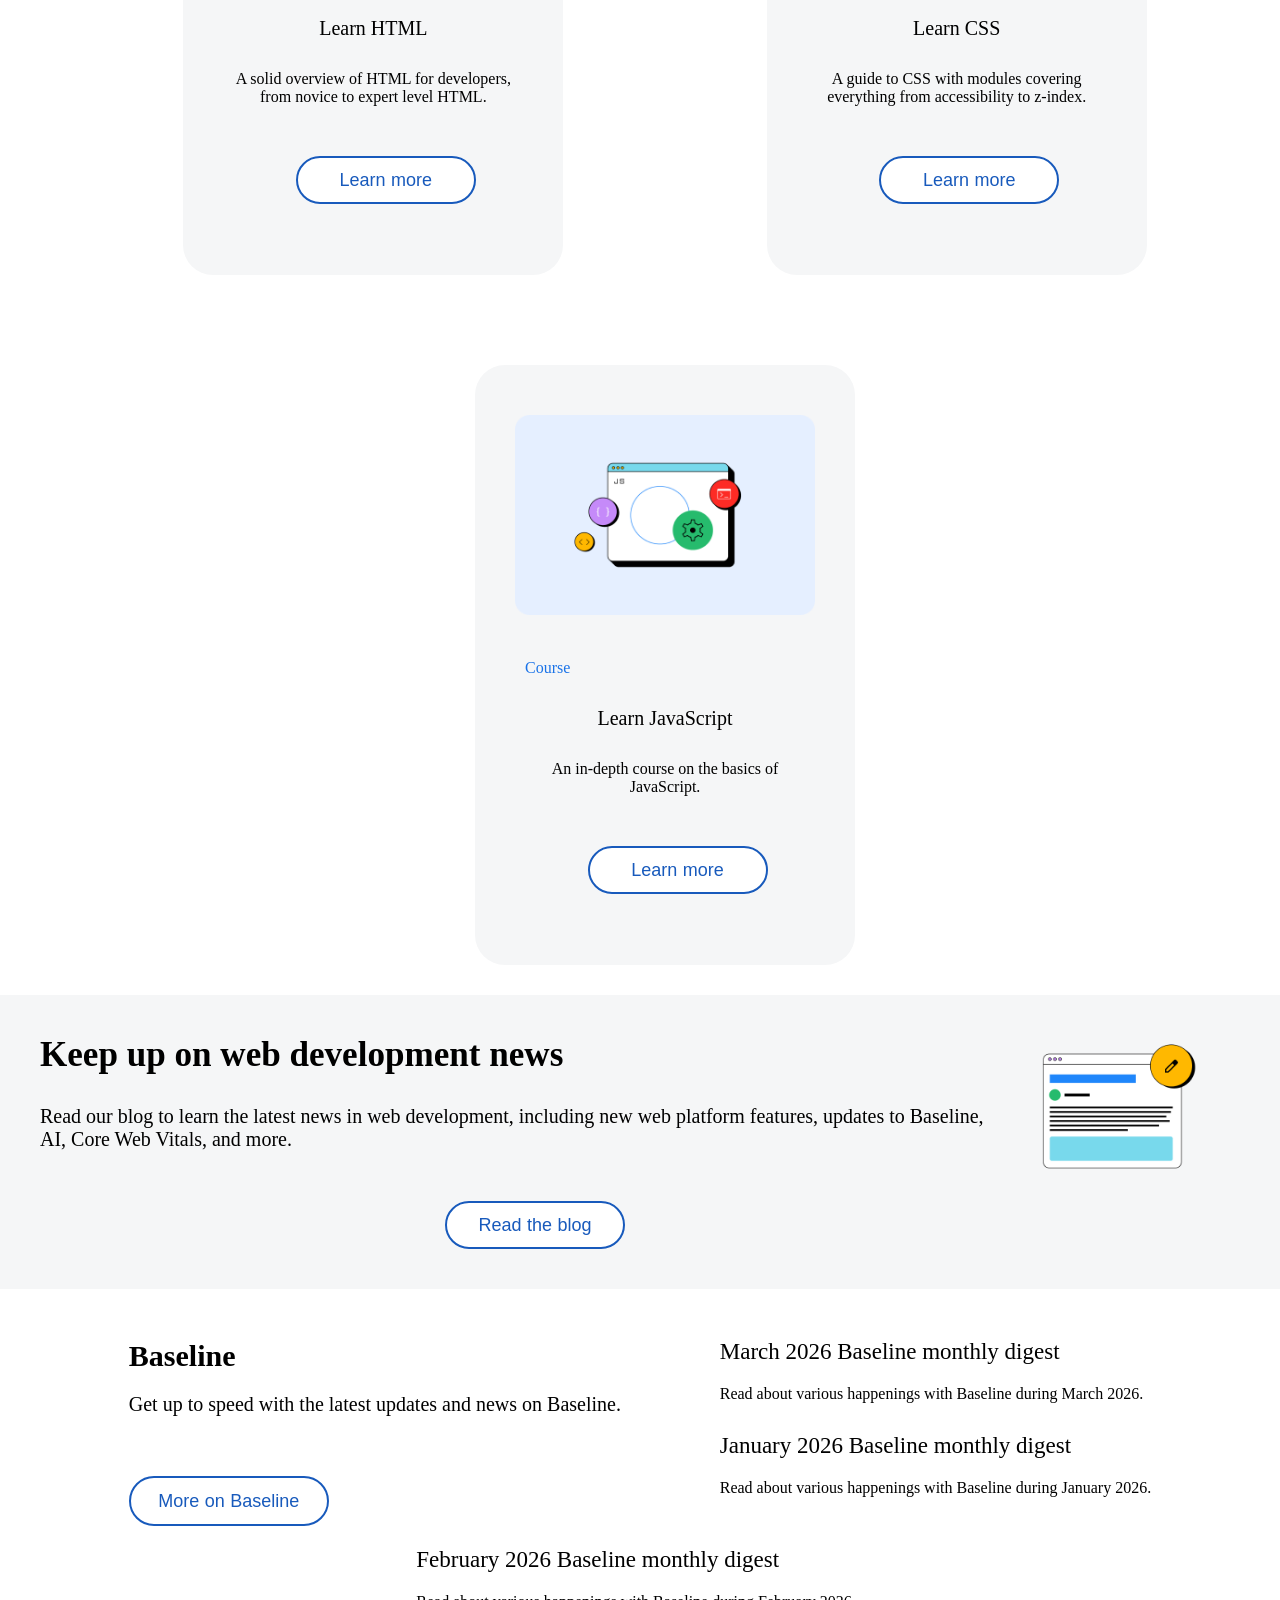
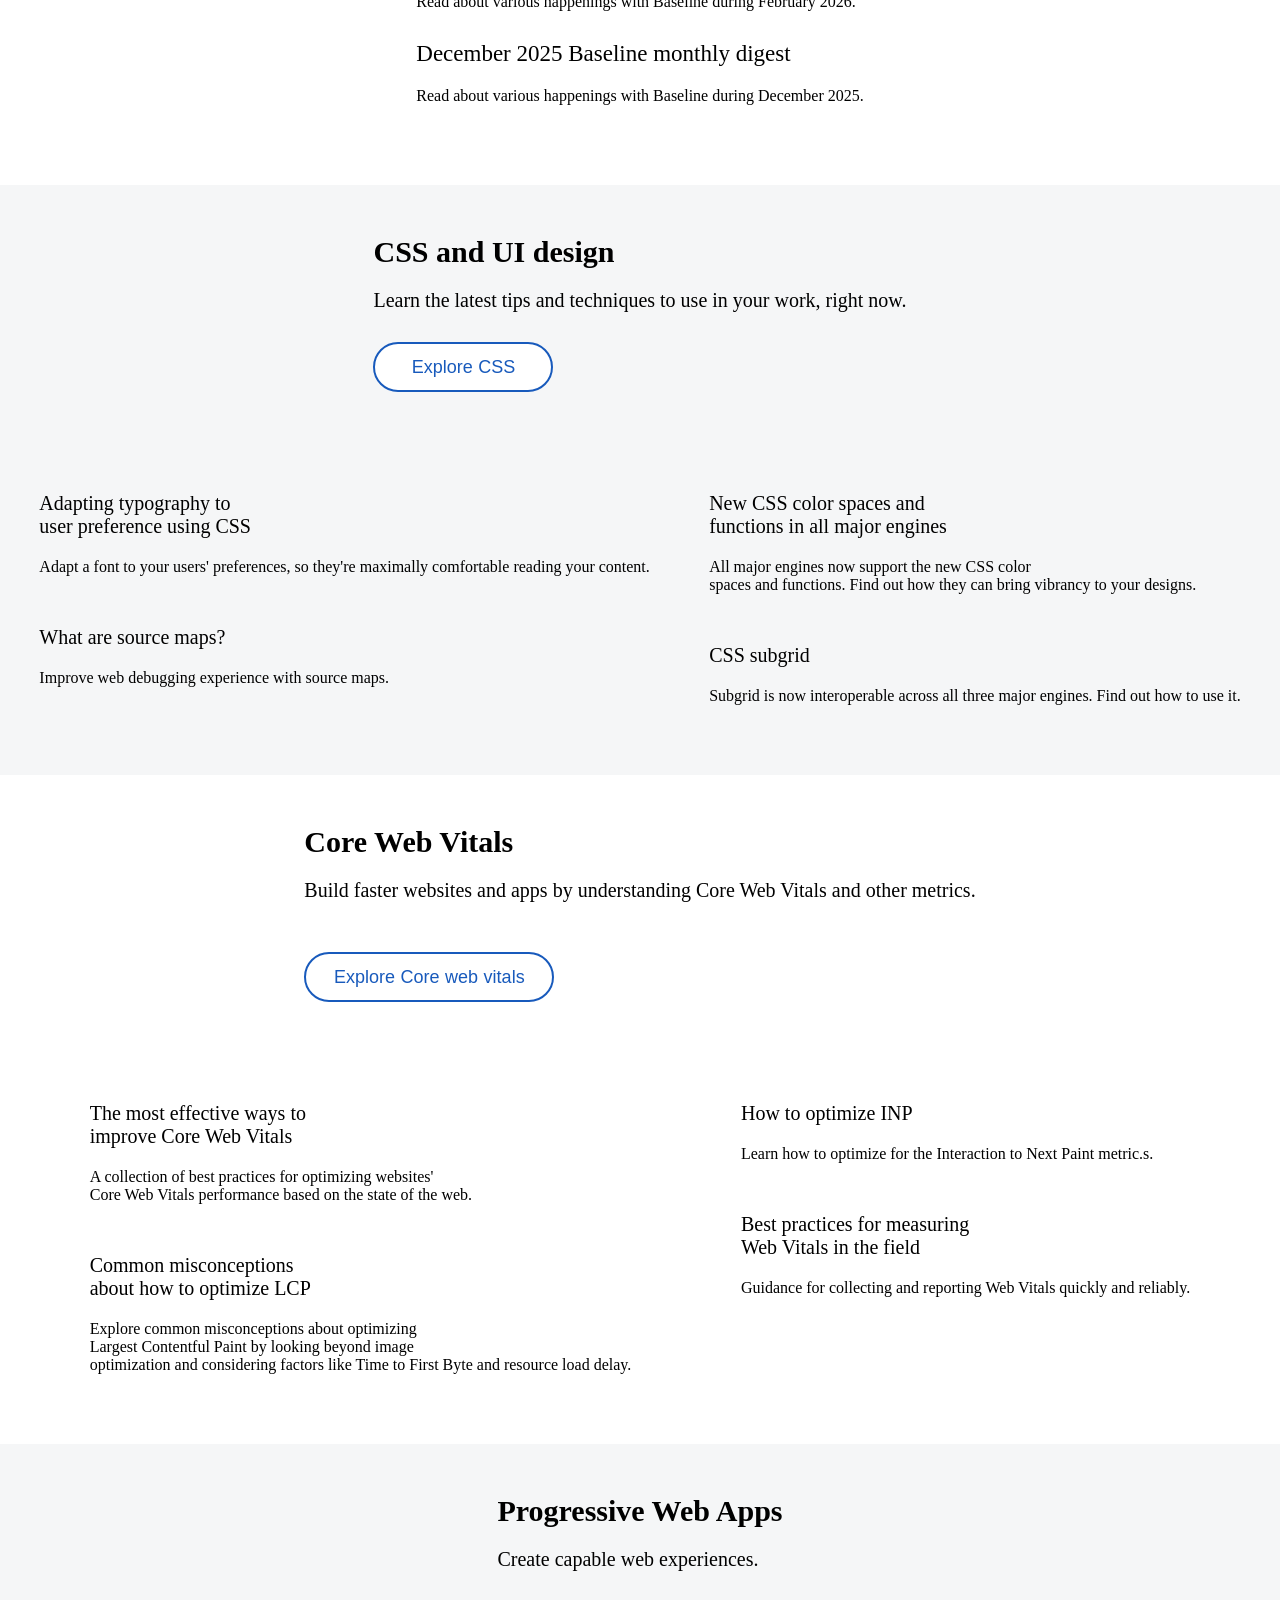
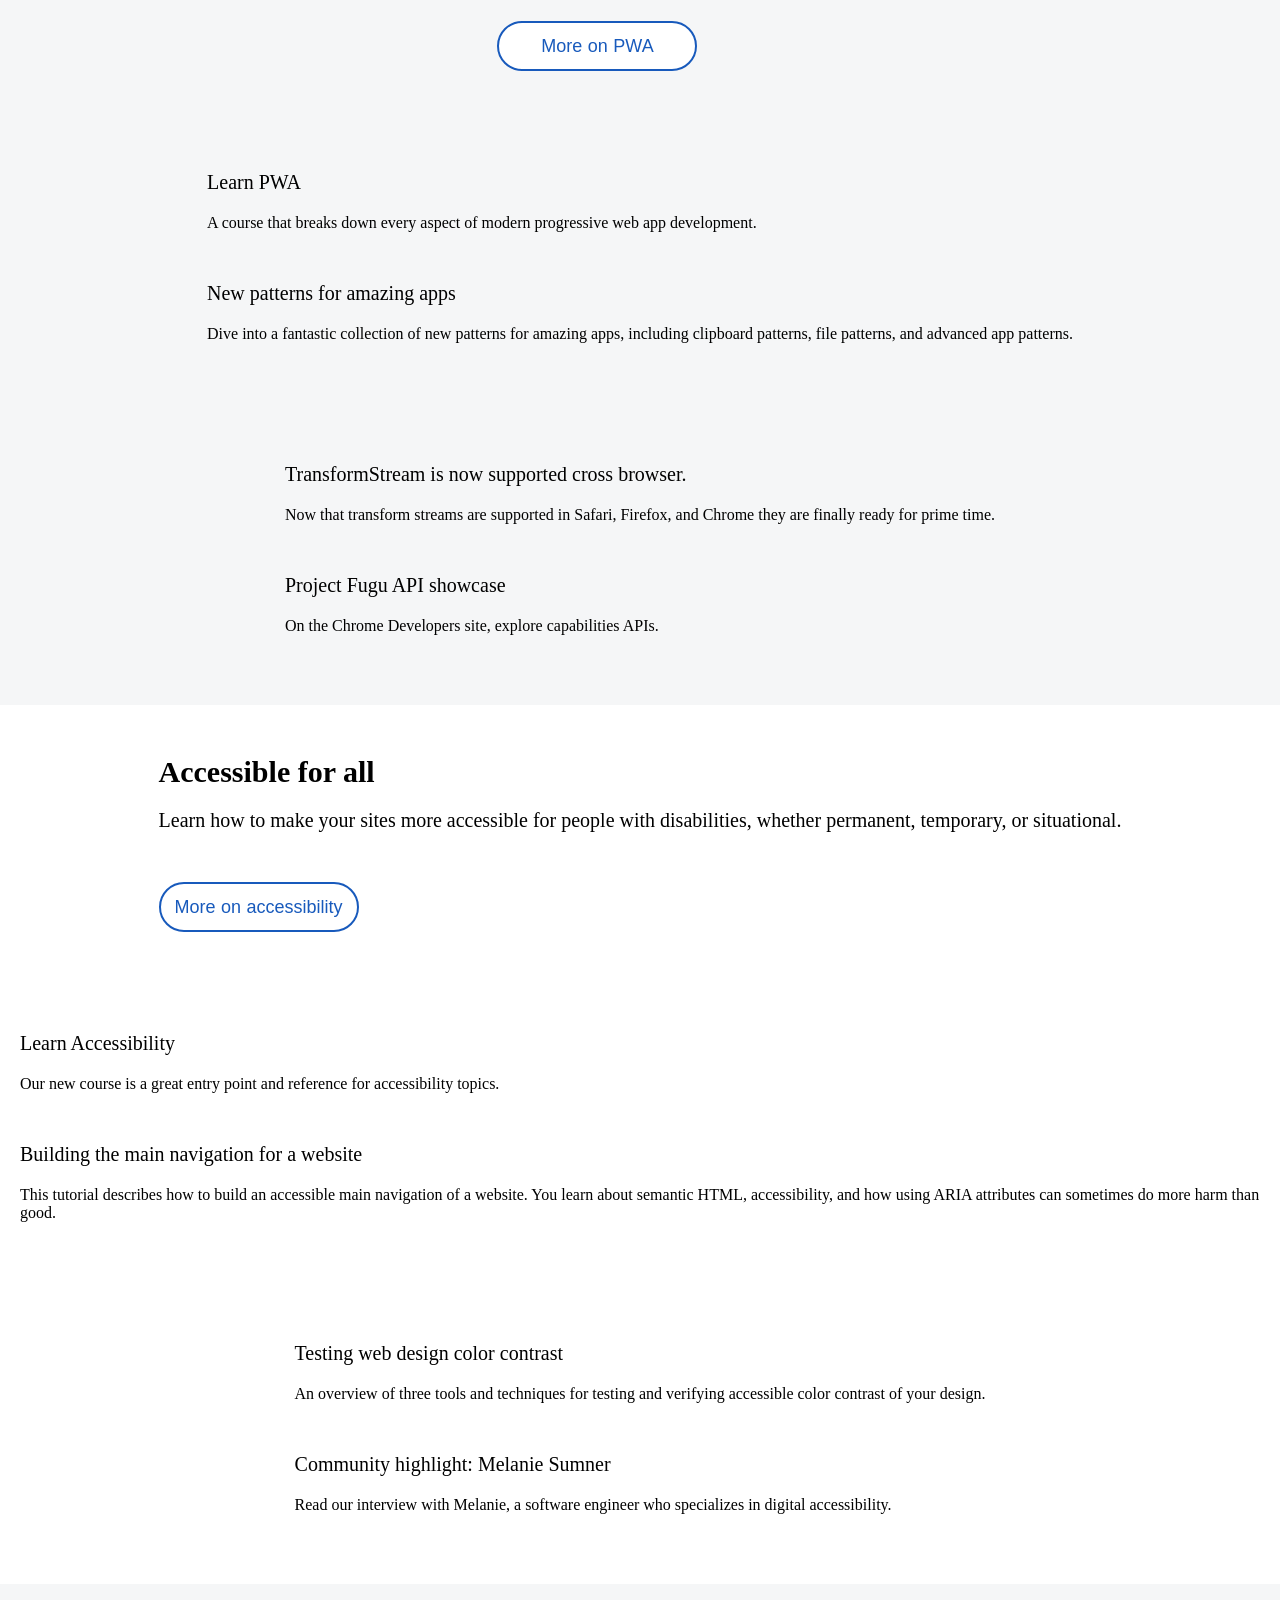
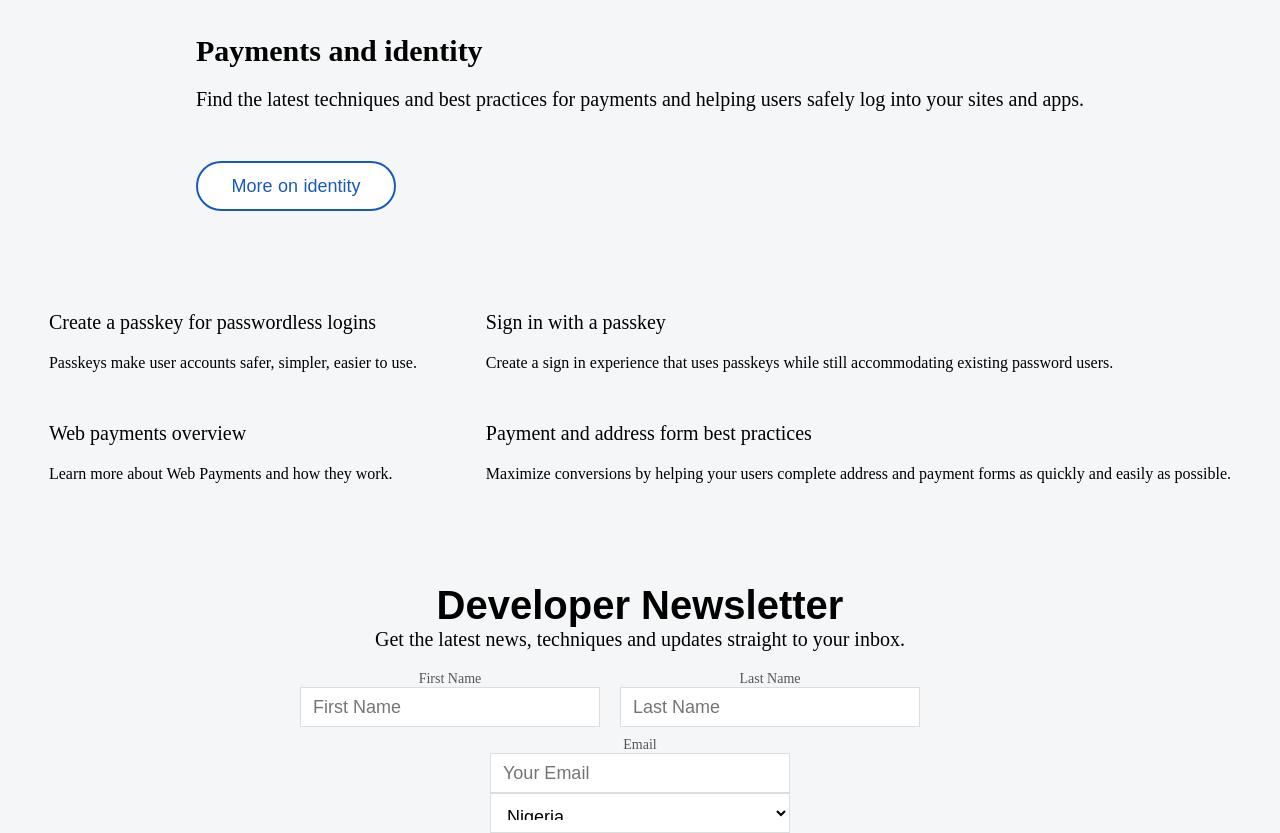
==== commit c0a1325f: "fifth-commit" ====
--- a/index.html
+++ b/index.html
@@ -21,7 +21,9 @@
             </div>
             </div>
             <div class="Second-section">
-
+    <div class="hamburger">
+        <img src="web.dev\menu_24dp_1F1F1F_FILL0_wght400_GRAD0_opsz24.png" alt="">
+    </div>
 
 
                 <div class="link">
--- a/index.css
+++ b/index.css
@@ -2,8 +2,12 @@
     margin: 0;
     padding: 0;
     box-sizing: border-box;
-    
-}
+}
+
+/* .material-symbols-outlined {
+    font-size: 24px;
+    vertical-align: middle;
+} */
 
 
 
@@ -24,7 +28,7 @@
 }
 
 .logo {
-    height: 10p;
+
     width: 10vw;
     
 }
@@ -32,6 +36,12 @@
 .second-section {
     display: flex;
     background-color: #f0f0f0;
+}
+.hamburger{
+     display: none;
+    font-size: 32px;
+    cursor: pointer;
+    padding: 10px;
 }
 
 .link {
@@ -800,3 +810,215 @@
     background:white;
 }
 
+
+
+   /* LARGE SCREENS (1200px+) */
+@media (min-width: 1200px) {
+
+    .third-section,
+    .fifth-section,
+    .seventh-section,
+    .ninth-section,
+    .design,
+    .vitals,
+    .progressive,
+    .accessible,
+    .payment {
+        display: flex;
+        justify-content: space-evenly;
+        flex-wrap: wrap;
+    }
+
+    .card,
+    .div1,
+    .div2 {
+        width: 380px;
+    }
+
+    .content-section {
+        display: flex;
+        justify-content: space-between;
+        align-items: center;
+    }
+
+    .content-image img {
+        width: 450px;
+        height: auto;
+        margin-left: 0;
+    }
+}
+
+
+
+   /* TABLETS (768px - 991px) */
+@media (max-width: 991px) {
+
+    .container,
+    .first-section,
+    .second-section,
+    .content-section,
+    .third-section,
+    .fourth-section,
+    .fifth-section,
+    .sixth-section,
+    .seventh-section,
+    .eight-section,
+    .ninth-section,
+    .design,
+    .vitals,
+    .progressive,
+    .accessible,
+    .payment {
+        flex-direction: column;
+        align-items: center;
+    }
+
+    
+
+    .content-title,
+    .content-paragraph {
+        width: 90%;
+        text-align: center;
+    }
+
+    .content-image img {
+        width: 90%;
+        height: auto;
+        margin: 20px auto;
+        display: block;
+    }
+
+    .card,
+    .div1,
+    .div2 {
+        width: 90%;
+        height: auto;
+    }
+
+    .card img,
+    .div2 img {
+        width: 90%;
+        height: auto;
+        margin: 20px auto;
+        display: block;
+    }
+
+    .card button,
+    .div1 button,
+    .div2 button {
+        margin: 20px auto;
+        display: block;
+    }
+
+    .name-group {
+        flex-direction: column;
+        margin-left: 0;
+        align-items: center;
+    }
+
+    input,
+    select {
+        width: 100%;
+        max-width: 500px;
+    }
+
+    .div3 button,
+    .start-explore,
+    .start-learning {
+        margin: 20px auto;
+        display: block;
+    }
+}
+
+
+
+   /* MOBILE PHONES (767px and below) */
+@media (max-width: 767px) {
+
+    * {
+        overflow-x: hidden;
+    }
+
+     .hamburger {
+        display: block;
+    }
+
+    
+    h1 {
+        font-size: 32px !important;
+    }
+
+    h2 {
+        font-size: 26px !important;
+    }
+
+    h3 {
+        font-size: 22px !important;
+    }
+
+    p {
+        font-size: 16px !important;
+    }
+
+    .logo {
+        width: 120px;
+    }
+
+    .link {
+        flex-direction: column;
+    }
+
+    .div-link {
+        width: 100%;
+        height: auto;
+        padding: 10px;
+    }
+
+    .search input {
+        width: 90%;
+    }
+
+    .content-title,
+    .content-paragraph {
+        width: 95%;
+    }
+
+    .content-image img {
+        width: 100%;
+    }
+
+    .card,
+    .div1,
+    .div2 {
+        width: 95%;
+    }
+
+    .card img,
+    .div2 img {
+        width: 90%;
+    }
+
+    .name-group {
+        width: 100%;
+        padding: 0 20px;
+    }
+
+    input,
+    select {
+        width: 100%;
+    }
+
+    .div3 button,
+    .start-explore,
+    .start-learning,
+    .Baseline button,
+    .div4 button,
+    .div5 button,
+    .div6 button,
+    .div7 button,
+    .div8 button {
+        width: 90%;
+        margin: 20px auto;
+        display: block;
+    }
+}
